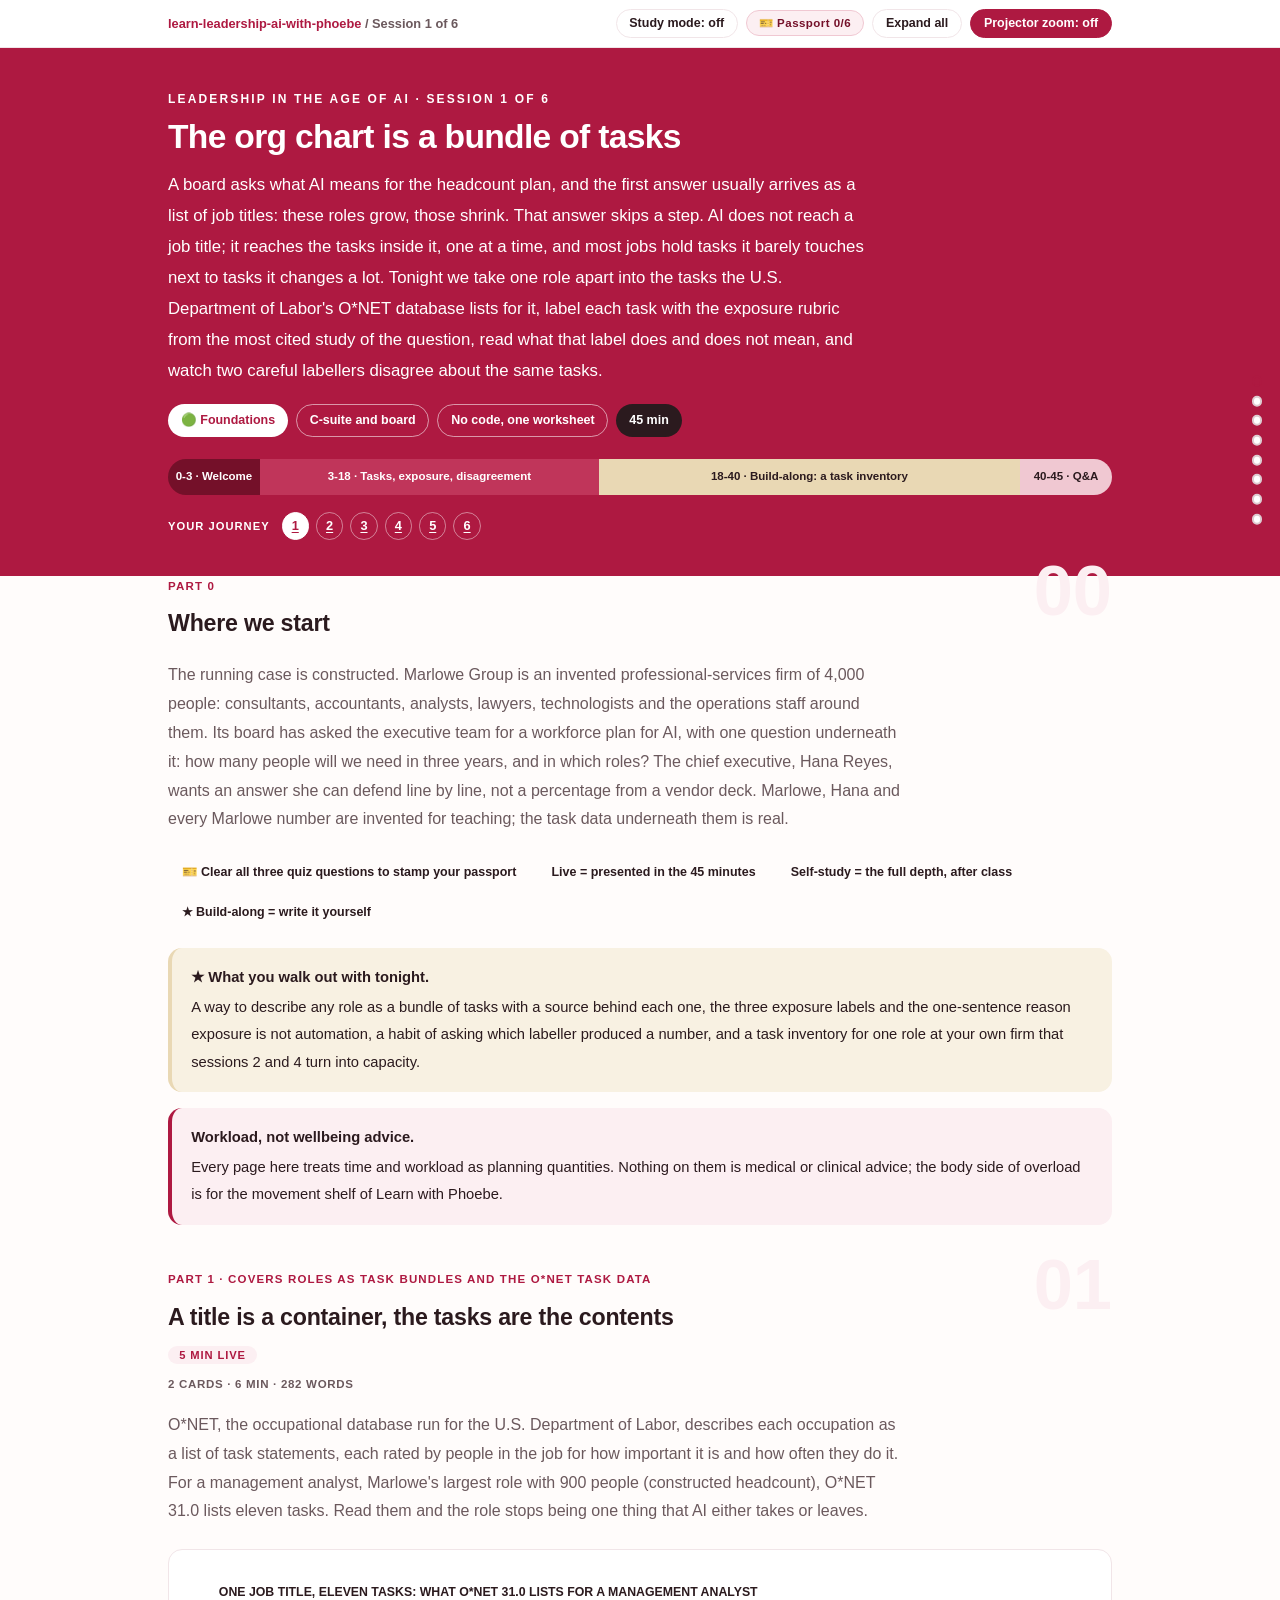
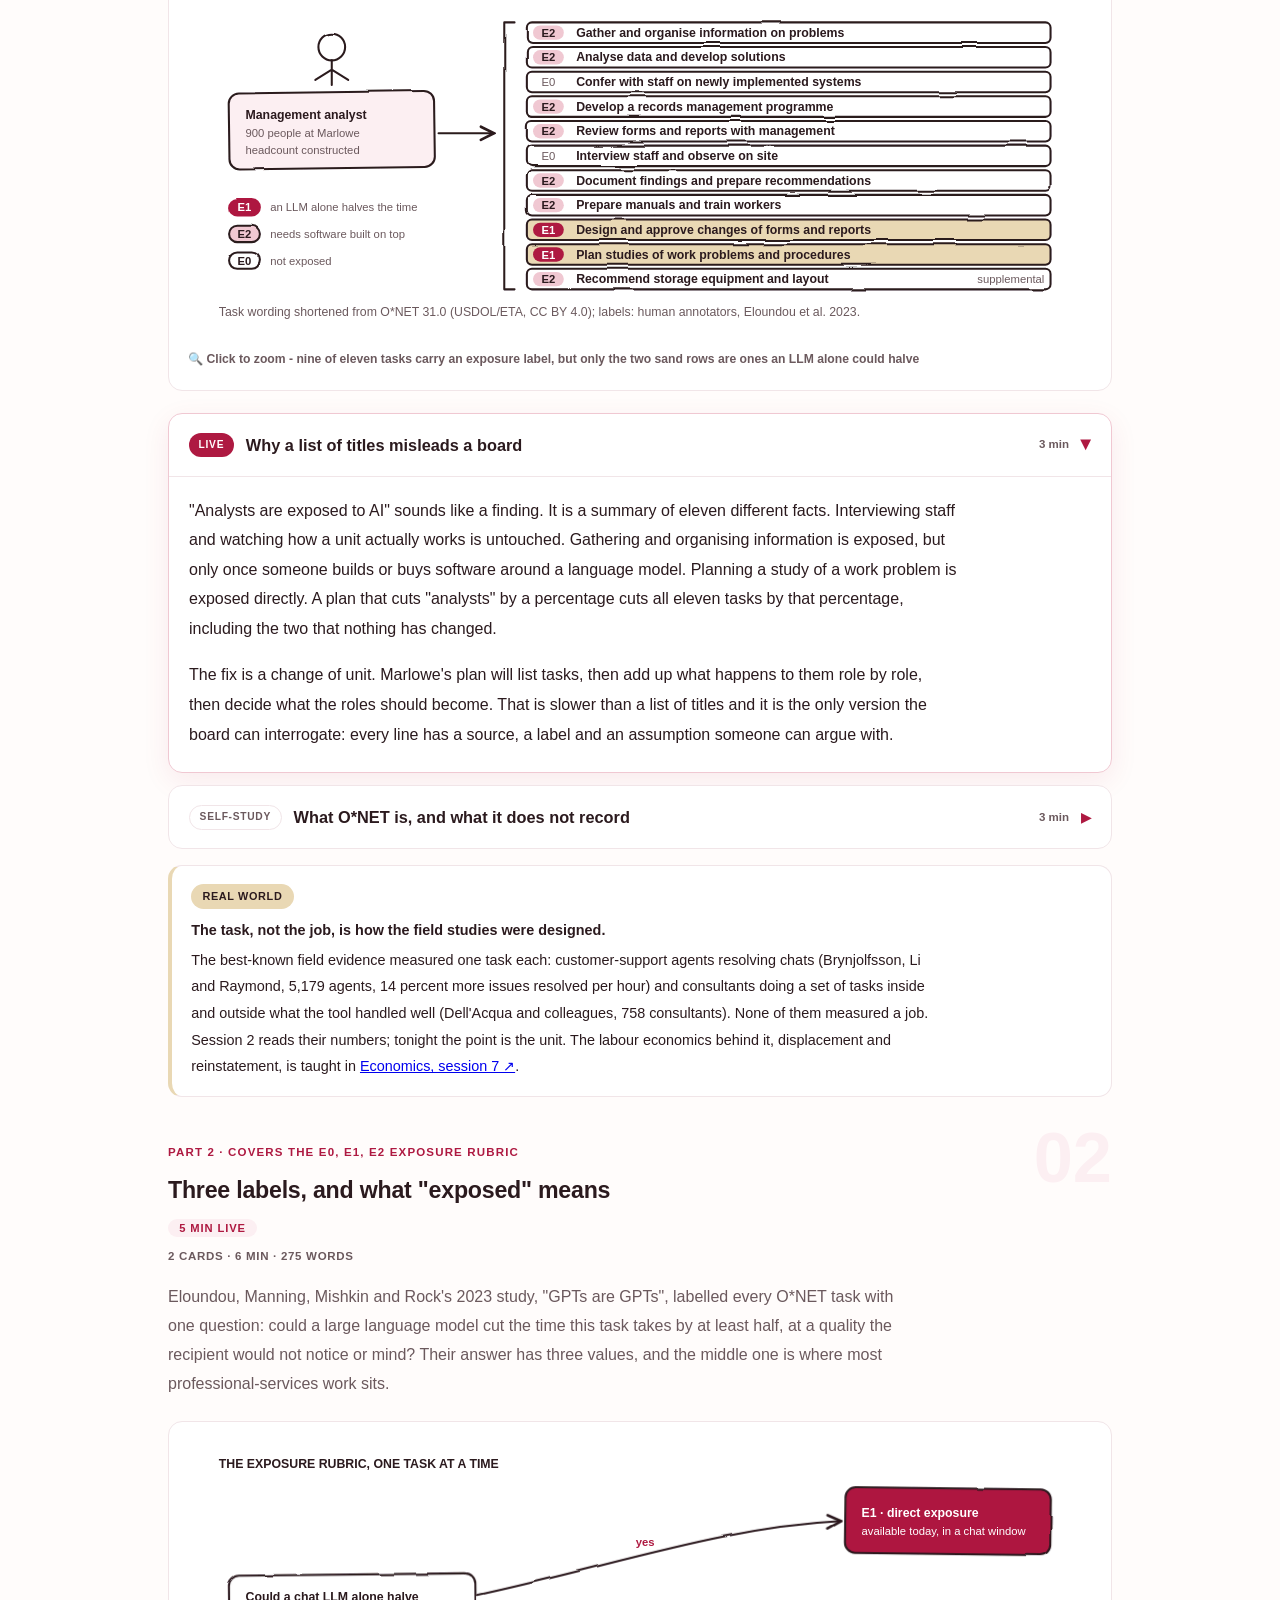
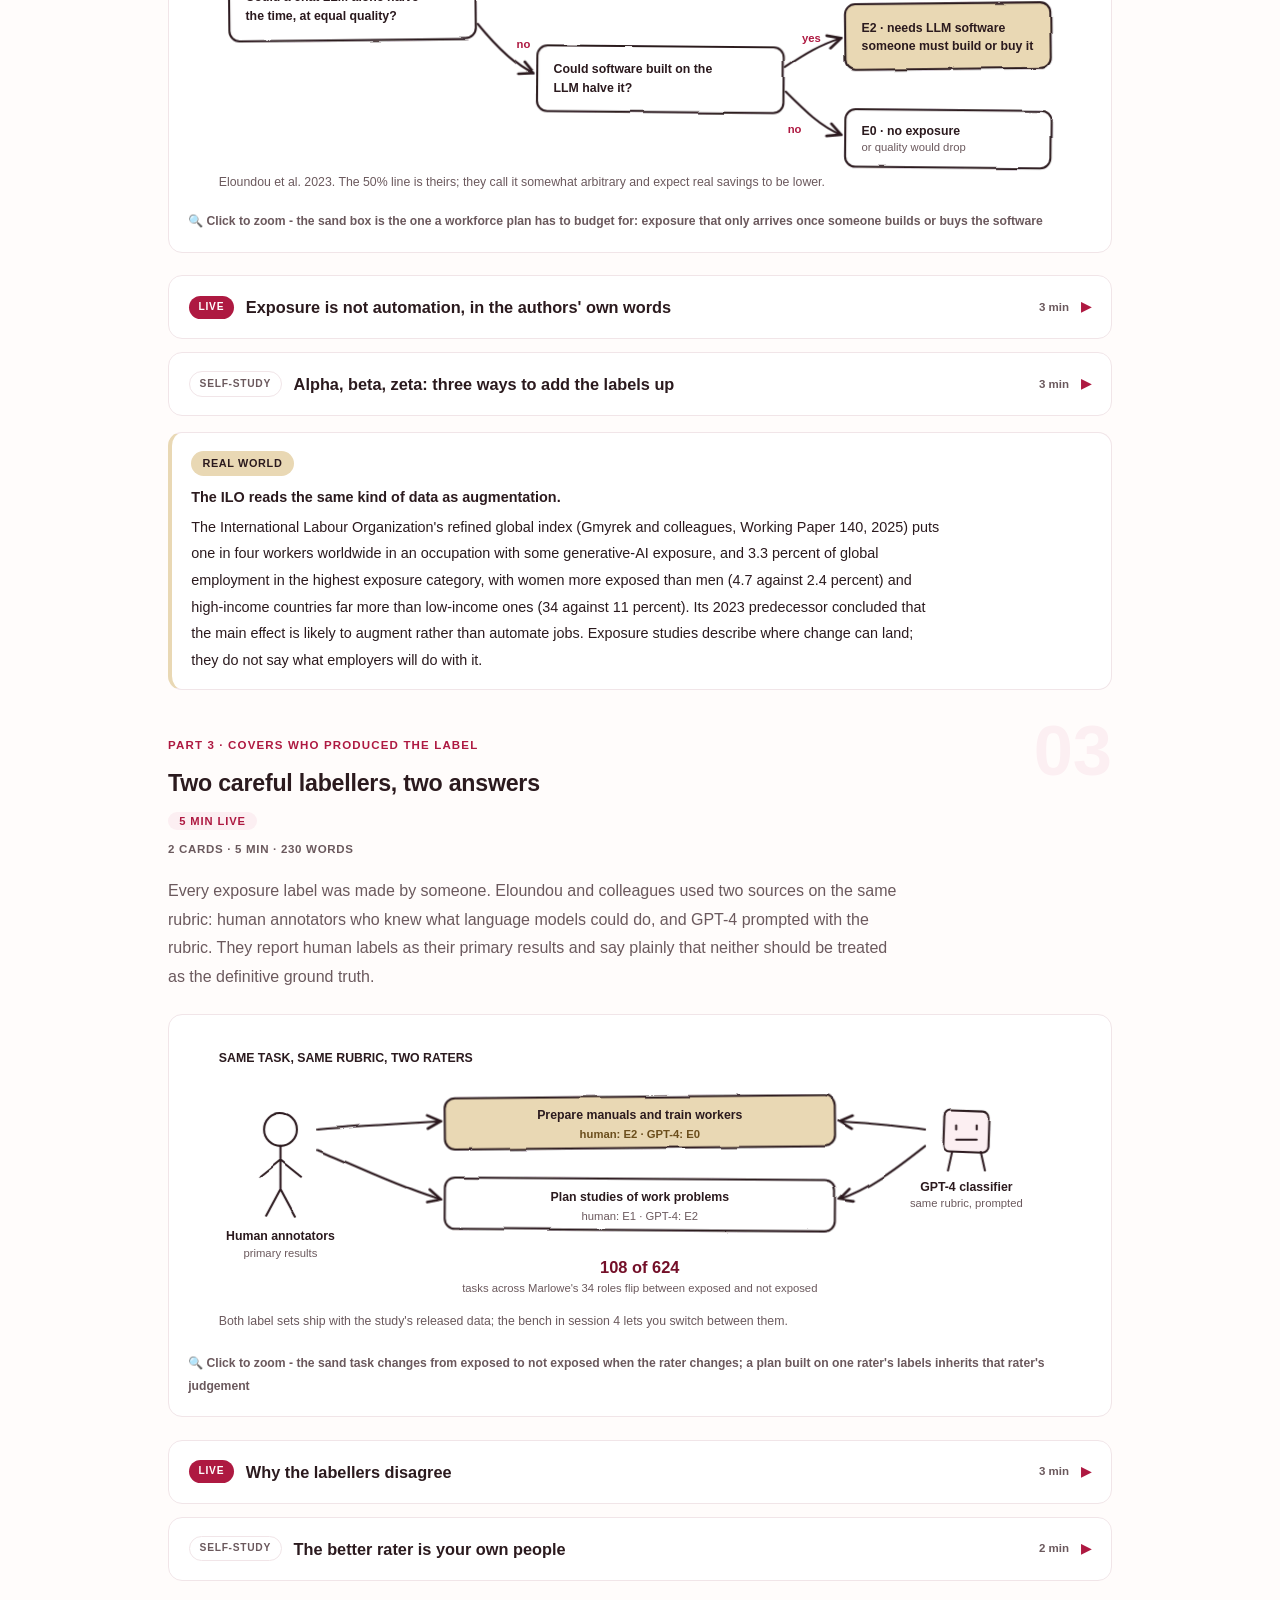
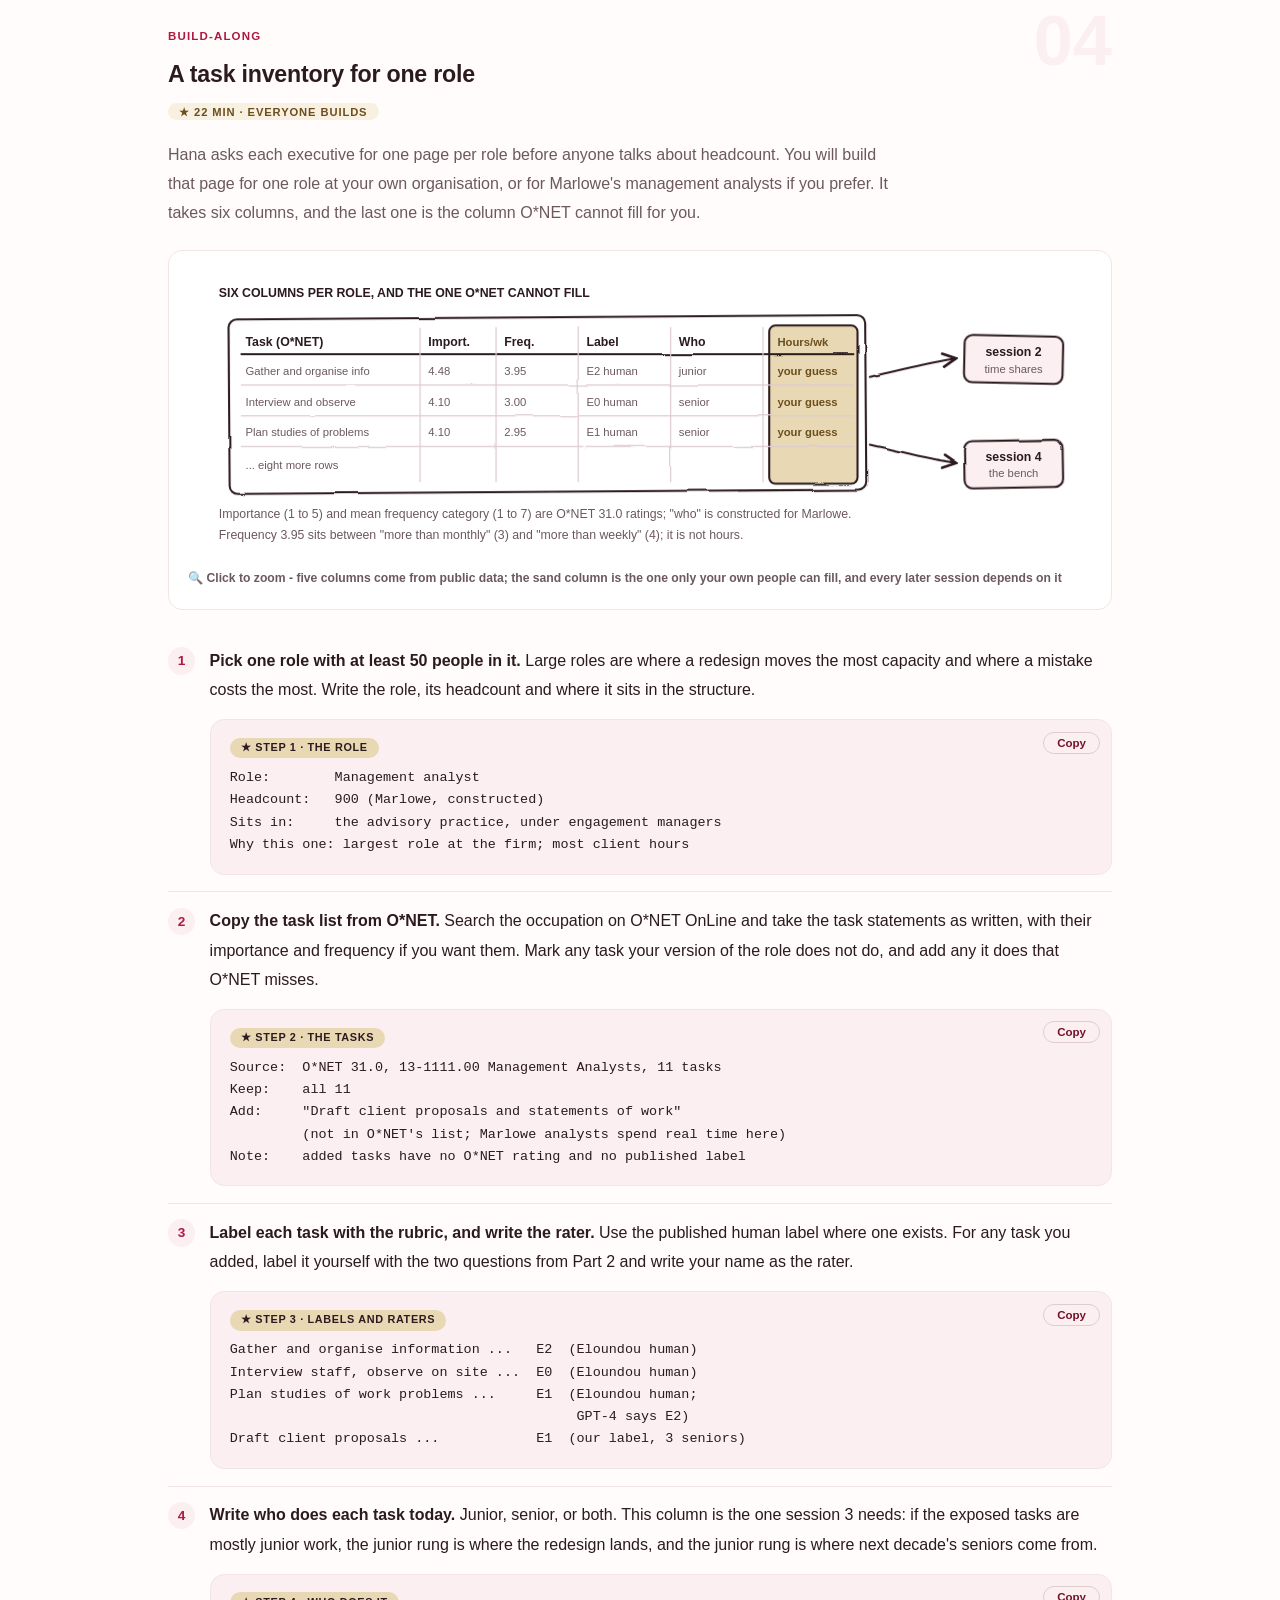
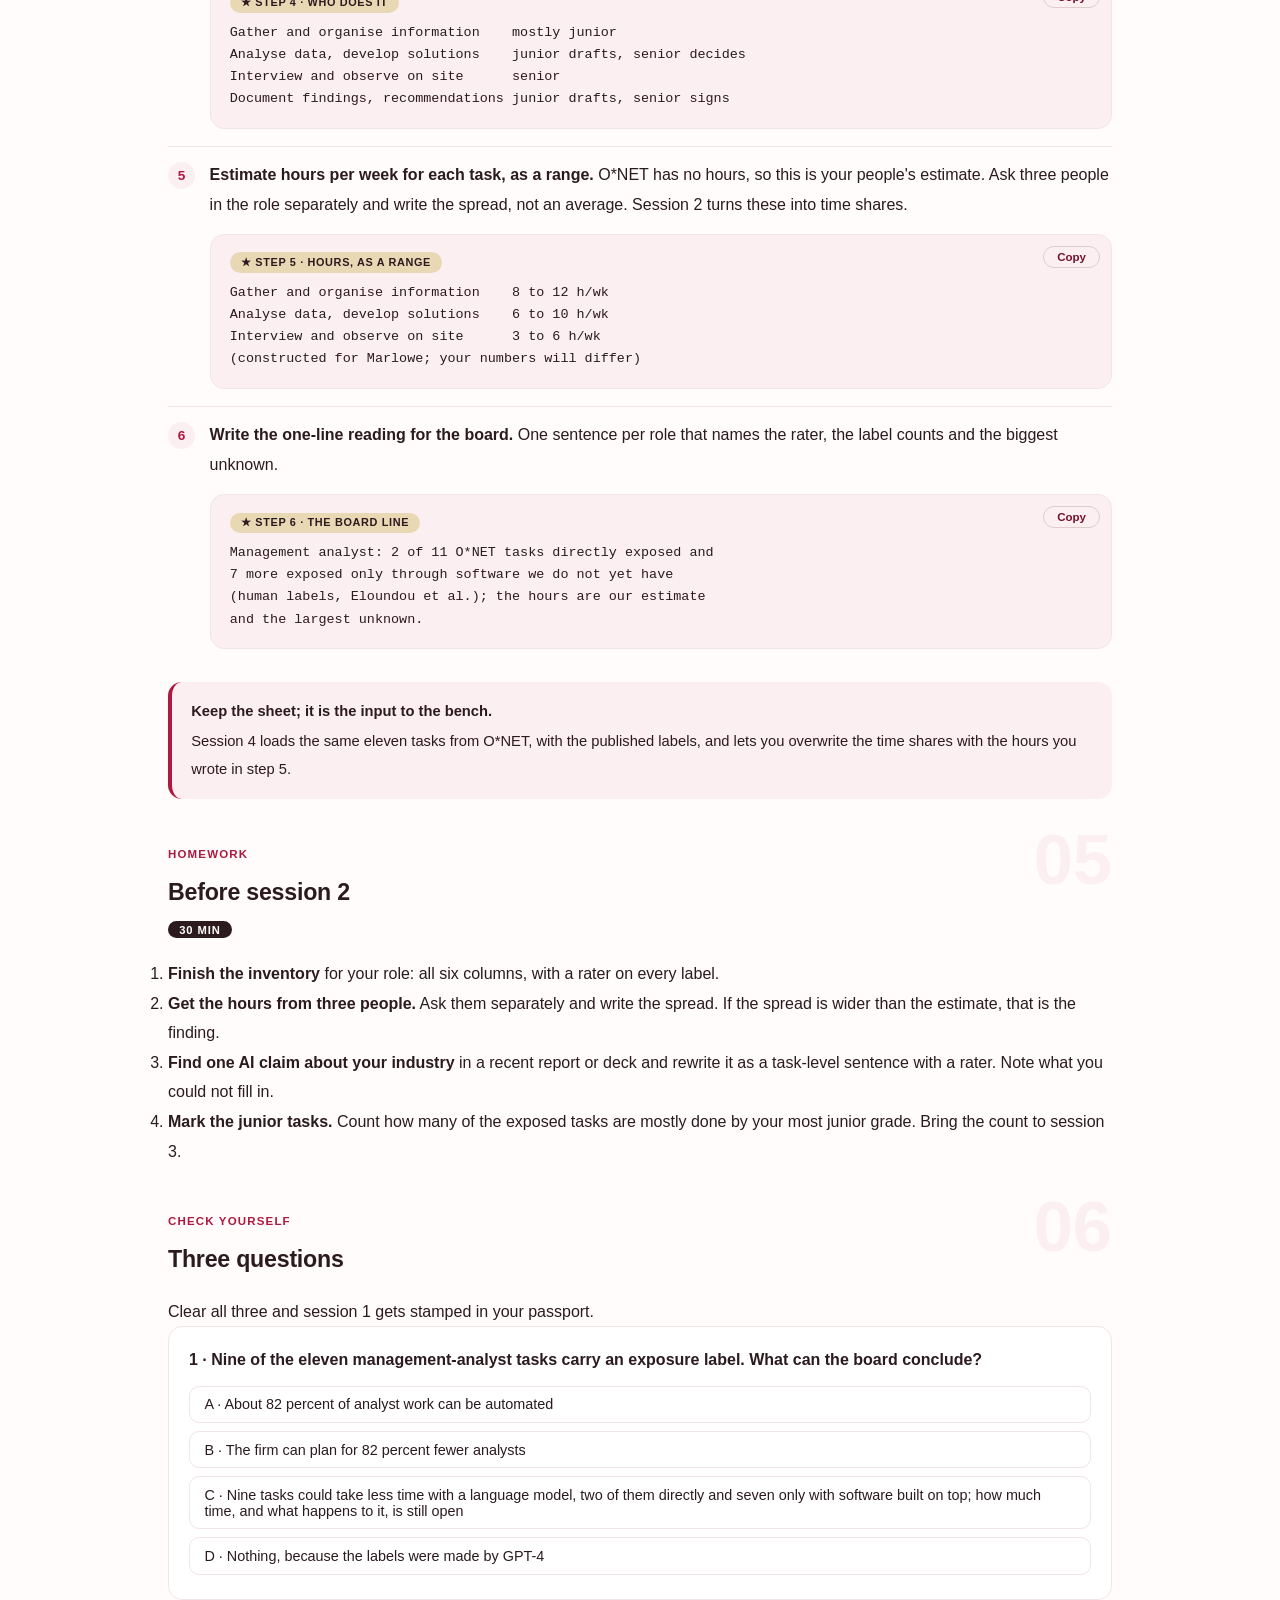
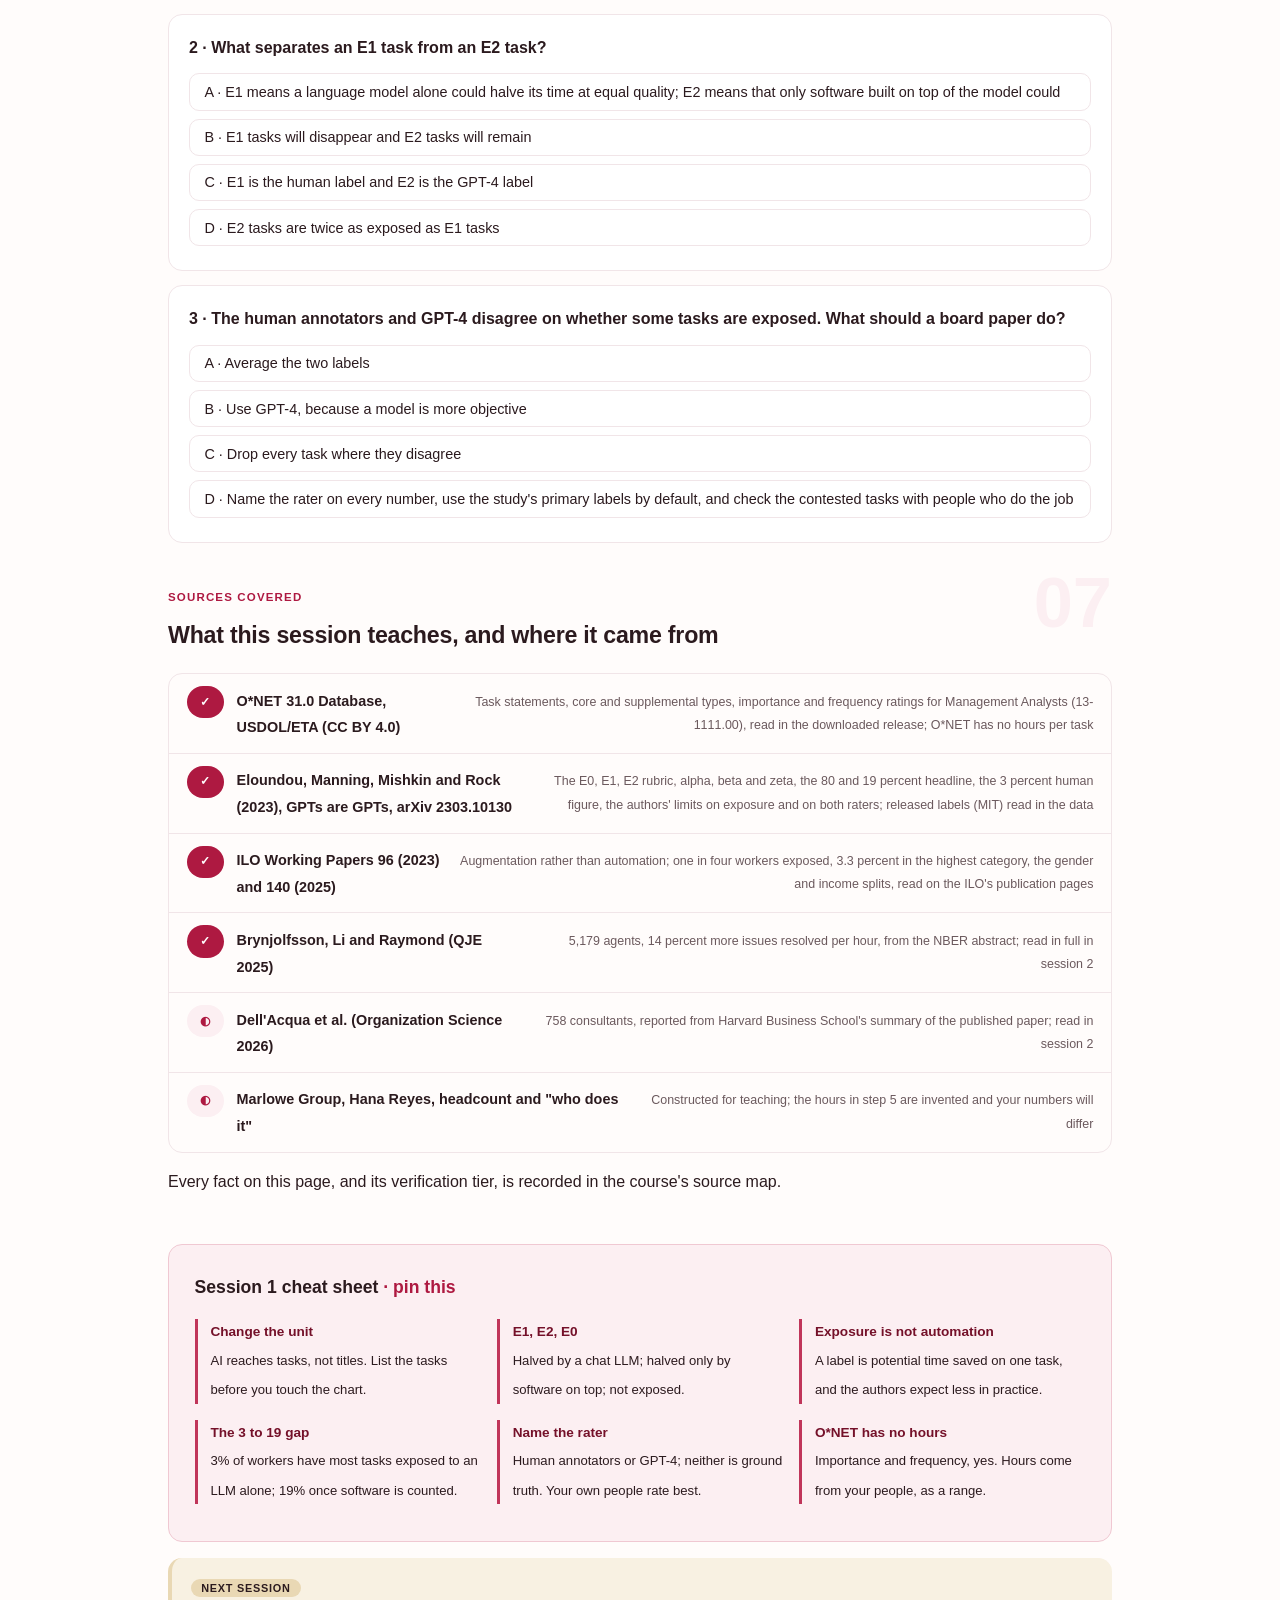
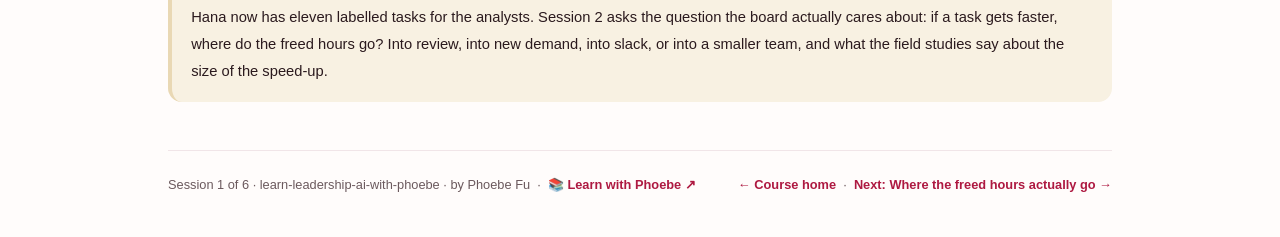
==== courses/01-bundle-of-tasks.html @ ff896a5b "Leadership in the Age of AI: Organising for AI, 6 sessions + role-redesign bench For the C-suite. Re" ====
<!DOCTYPE html>
<html lang="en">
<head>
<meta charset="UTF-8">
<meta name="viewport" content="width=device-width, initial-scale=1.0">
<!-- social:start -->
<meta name="description" content="Session 1 of 6. AI changes tasks, not job titles. Read a role as the bundle of tasks O*NET lists for it, label each task with the E0, E1, E2 exposure rubric, see why exposure is not automation, and watch two sets of labellers disagree. Build-along: a task inventory for one role at Marlowe Group, a constructed firm.">
<meta property="og:type" content="article">
<meta property="og:site_name" content="Learn with Phoebe">
<meta property="og:title" content="The org chart is a bundle of tasks - learn leadership ai with phoebe">
<meta property="og:description" content="Session 1 of 6. A job title is a bundle of tasks, and AI reaches tasks one at a time. Read the bundle before you redraw the chart.">
<meta property="og:url" content="https://phoebefu6.github.io/learn-leadership-ai-with-phoebe/courses/01-bundle-of-tasks.html">
<meta property="og:image" content="https://phoebefu6.github.io/learn-leadership-ai-with-phoebe/assets/og-cover.png">
<meta property="og:image:width" content="1200">
<meta property="og:image:height" content="630">
<meta name="twitter:card" content="summary_large_image">
<meta name="twitter:title" content="The org chart is a bundle of tasks - learn leadership ai with phoebe">
<meta name="twitter:description" content="Session 1 of 6. Roles as tasks, the exposure rubric, and why exposure is not automation.">
<meta name="twitter:image" content="https://phoebefu6.github.io/learn-leadership-ai-with-phoebe/assets/og-cover.png">
<!-- social:end -->
<title>Session 1 · The org chart is a bundle of tasks - learn leadership ai with phoebe</title>
<link rel="stylesheet" href="../assets/style.css?v=1">
</head>
<body>

<div class="toolbar">
  <div class="wrap">
    <span class="crumb"><a href="../index.html">learn-leadership-ai-with-phoebe</a> / Session 1 of 6</span>
    <button class="btn" id="toggle-all" type="button">Expand all</button>
    <button class="btn primary" id="zoom-toggle" type="button">Projector zoom: off</button>
  </div>
</div>

<header class="masthead">
  <div class="wrap">
    <div class="eyebrow">Leadership in the Age of AI · Session 1 of 6</div>
    <h1>The org chart is a <span class="accent">bundle of tasks</span></h1>
    <p class="sub">A board asks what AI means for the headcount plan, and the first answer usually arrives as a list of job titles: these roles grow, those shrink. That answer skips a step. AI does not reach a job title; it reaches the tasks inside it, one at a time, and most jobs hold tasks it barely touches next to tasks it changes a lot. Tonight we take one role apart into the tasks the U.S. Department of Labor's O*NET database lists for it, label each task with the exposure rubric from the most cited study of the question, read what that label does and does not mean, and watch two careful labellers disagree about the same tasks.</p>
    <div class="chip-row">
      <span class="chip level">🟢 Foundations</span>
      <span class="chip audience">C-suite and board</span>
      <span class="chip audience">No code, one worksheet</span>
      <span class="chip time">45 min</span>
    </div>
    <div class="agenda">
      <span class="a1" style="flex:1">0-3 · Welcome</span>
      <span class="a2" style="flex:4">3-18 · Tasks, exposure, disagreement</span>
      <span class="a3" style="flex:5">18-40 · Build-along: a task inventory</span>
      <span class="a4" style="flex:1">40-45 · Q&amp;A</span>
    </div>
  </div>
</header>

<main class="wrap">

  <section class="section" id="intro">
    <div class="section-kicker">
      <span class="klabel">Part 0</span>
      <h2>Where we start</h2>
    </div>
    <p class="lede">The running case is constructed. Marlowe Group is an invented professional-services firm of 4,000 people: consultants, accountants, analysts, lawyers, technologists and the operations staff around them. Its board has asked the executive team for a workforce plan for AI, with one question underneath it: how many people will we need in three years, and in which roles? The chief executive, Hana Reyes, wants an answer she can defend line by line, not a percentage from a vendor deck. Marlowe, Hana and every Marlowe number are invented for teaching; the task data underneath them is real.</p>

    <div class="legend">
      <span class="pill">🎫 Clear all three quiz questions to stamp your passport</span>
      <span class="pill">Live = presented in the 45 minutes</span>
      <span class="pill">Self-study = the full depth, after class</span>
      <span class="pill">★ Build-along = write it yourself</span>
    </div>

    <div class="callout win">
      <p><strong>★ What you walk out with tonight.</strong> A way to describe any role as a bundle of tasks with a source behind each one, the three exposure labels and the one-sentence reason exposure is not automation, a habit of asking which labeller produced a number, and a task inventory for one role at your own firm that sessions 2 and 4 turn into capacity.</p>
    </div>

    <div class="callout tip">
      <p><strong>Workload, not wellbeing advice.</strong> Every page here treats time and workload as planning quantities. Nothing on them is medical or clinical advice; the body side of overload is for the movement shelf of Learn with Phoebe.</p>
    </div>
  </section>

  <section class="section" id="part-1">
    <div class="section-kicker">
      <span class="klabel">Part 1 · covers roles as task bundles and the O*NET task data</span>
      <h2>A title is a container, the tasks are the contents</h2>
      <span class="tag concept">5 min live</span>
    </div>
    <p class="lede">O*NET, the occupational database run for the U.S. Department of Labor, describes each occupation as a list of task statements, each rated by people in the job for how important it is and how often they do it. For a management analyst, Marlowe's largest role with 900 people (constructed headcount), O*NET 31.0 lists eleven tasks. Read them and the role stops being one thing that AI either takes or leaves.</p>

    <figure class="zoomable">
      <svg viewBox="0 0 880 360" xmlns="http://www.w3.org/2000/svg" role="img" aria-label="One job title, management analyst, opened into the eleven task statements O*NET 31.0 lists for it, each with its exposure label from human annotators. Two tasks are E1, directly exposed: design and approve changes of forms and reports, and plan studies of work problems. Seven are E2, exposed only through software built on a language model. Two are E0, not exposed: conferring with staff on newly implemented systems, and interviewing staff and observing on site.">
        <defs>
          <filter id="b1aSk" x="-3%" y="-3%" width="106%" height="106%"><feTurbulence type="fractalNoise" baseFrequency="0.02" numOctaves="2" seed="11" result="n"/><feDisplacementMap in="SourceGraphic" in2="n" scale="2.4" xChannelSelector="R" yChannelSelector="G"/></filter>
          <pattern id="b1aHc" patternUnits="userSpaceOnUse" width="7" height="7" patternTransform="rotate(-38)"><line x1="0" y1="0" x2="0" y2="7" stroke="#AE1941" stroke-width="1" opacity=".5"/></pattern>
          <marker id="b1aAr" viewBox="0 0 10 10" refX="9" refY="5" markerWidth="8" markerHeight="8" orient="auto"><path d="M1 1 L9 5 L1 9" fill="none" stroke="#2B1A1E" stroke-width="1.6" stroke-linecap="round"/></marker>
        </defs>
        <style>
          .b1aH { font: 800 12px Inter, sans-serif; fill: #2B1A1E; }
          .b1aL { font: 600 12px Inter, sans-serif; fill: #2B1A1E; }
          .b1aS { font: 400 11px Inter, sans-serif; fill: #6B595D; }
          .b1aB { font: 800 11px Inter, sans-serif; fill: #6B4E1C; }
          .b1aW { font: 800 11px Inter, sans-serif; fill: #FFFFFF; }
          .b1aK { font: 800 11px Inter, sans-serif; fill: #2B1A1E; }
          .b1aN { font: 400 12px Inter, sans-serif; fill: #6B595D; }
        </style>

        <text class="b1aH" x="30" y="26">ONE JOB TITLE, ELEVEN TASKS: WHAT O*NET 31.0 LISTS FOR A MANAGEMENT ANALYST</text>

        <g filter="url(#b1aSk)" fill="none" stroke="#2B1A1E" stroke-width="2" stroke-linecap="round" stroke-linejoin="round">
          <circle cx="140" cy="76" r="13" fill="#FFFFFF"/>
          <path d="M140 89 L140 112 M140 98 L124 108 M140 98 L156 108"/>
          <rect x="40" y="120" width="200" height="74" rx="10" transform="rotate(-0.8 140 157)" fill="#FCEFF2"/>
          <path d="M244 160 L298 160" marker-end="url(#b1aAr)"/>
          <path d="M318 52 L308 52 L308 312 L318 312"/>
          <rect x="330" y="52" width="510" height="20" rx="5" fill="#FFFFFF"/>
          <rect x="330" y="76" width="510" height="20" rx="5" fill="#FFFFFF"/>
          <rect x="330" y="100" width="510" height="20" rx="5" fill="#FFFFFF"/>
          <rect x="330" y="124" width="510" height="20" rx="5" fill="#FFFFFF"/>
          <rect x="330" y="148" width="510" height="20" rx="5" fill="#FFFFFF"/>
          <rect x="330" y="172" width="510" height="20" rx="5" fill="#FFFFFF"/>
          <rect x="330" y="196" width="510" height="20" rx="5" fill="#FFFFFF"/>
          <rect x="330" y="220" width="510" height="20" rx="5" fill="#FFFFFF"/>
          <rect x="330" y="244" width="510" height="20" rx="5" fill="#E9D8B4"/>
          <rect x="330" y="268" width="510" height="20" rx="5" fill="#E9D8B4"/>
          <rect x="330" y="292" width="510" height="20" rx="5" fill="#FFFFFF"/>
          <rect x="40" y="224" width="30" height="16" rx="8" fill="#AE1941" stroke="#AE1941"/>
          <rect x="40" y="250" width="30" height="16" rx="8" fill="#F0C8D2"/>
          <rect x="40" y="276" width="30" height="16" rx="8" fill="#FFFFFF"/>
        </g>

        <g fill="#F0C8D2" stroke="none">
          <rect x="336" y="55" width="30" height="14" rx="7"/>
          <rect x="336" y="79" width="30" height="14" rx="7"/>
          <rect x="336" y="127" width="30" height="14" rx="7"/>
          <rect x="336" y="151" width="30" height="14" rx="7"/>
          <rect x="336" y="199" width="30" height="14" rx="7"/>
          <rect x="336" y="223" width="30" height="14" rx="7"/>
          <rect x="336" y="295" width="30" height="14" rx="7"/>
        </g>
        <g fill="#AE1941" stroke="none">
          <rect x="336" y="247" width="30" height="14" rx="7"/>
          <rect x="336" y="271" width="30" height="14" rx="7"/>
        </g>

        <text class="b1aL" x="56" y="146">Management analyst</text>
        <text class="b1aS" x="56" y="164">900 people at Marlowe</text>
        <text class="b1aS" x="56" y="180">headcount constructed</text>
        <text class="b1aW" x="55" y="236" text-anchor="middle">E1</text>
        <text class="b1aK" x="55" y="262" text-anchor="middle">E2</text>
        <text class="b1aK" x="55" y="288" text-anchor="middle">E0</text>
        <text class="b1aS" x="80" y="236">an LLM alone halves the time</text>
        <text class="b1aS" x="80" y="262">needs software built on top</text>
        <text class="b1aS" x="80" y="288">not exposed</text>

        <text class="b1aK" x="351" y="66" text-anchor="middle">E2</text>
        <text class="b1aL" x="378" y="66">Gather and organise information on problems</text>
        <text class="b1aK" x="351" y="90" text-anchor="middle">E2</text>
        <text class="b1aL" x="378" y="90">Analyse data and develop solutions</text>
        <text class="b1aS" x="351" y="114" text-anchor="middle">E0</text>
        <text class="b1aL" x="378" y="114">Confer with staff on newly implemented systems</text>
        <text class="b1aK" x="351" y="138" text-anchor="middle">E2</text>
        <text class="b1aL" x="378" y="138">Develop a records management programme</text>
        <text class="b1aK" x="351" y="162" text-anchor="middle">E2</text>
        <text class="b1aL" x="378" y="162">Review forms and reports with management</text>
        <text class="b1aS" x="351" y="186" text-anchor="middle">E0</text>
        <text class="b1aL" x="378" y="186">Interview staff and observe on site</text>
        <text class="b1aK" x="351" y="210" text-anchor="middle">E2</text>
        <text class="b1aL" x="378" y="210">Document findings and prepare recommendations</text>
        <text class="b1aK" x="351" y="234" text-anchor="middle">E2</text>
        <text class="b1aL" x="378" y="234">Prepare manuals and train workers</text>
        <text class="b1aW" x="351" y="258" text-anchor="middle">E1</text>
        <text class="b1aL" x="378" y="258">Design and approve changes of forms and reports</text>
        <text class="b1aW" x="351" y="282" text-anchor="middle">E1</text>
        <text class="b1aL" x="378" y="282">Plan studies of work problems and procedures</text>
        <text class="b1aK" x="351" y="306" text-anchor="middle">E2</text>
        <text class="b1aL" x="378" y="306">Recommend storage equipment and layout</text>
        <text class="b1aS" x="834" y="306" text-anchor="end">supplemental</text>

        <text class="b1aN" x="30" y="338">Task wording shortened from O*NET 31.0 (USDOL/ETA, CC BY 4.0); labels: human annotators, Eloundou et al. 2023.</text>
      </svg>
      <figcaption>🔍 Click to zoom - nine of eleven tasks carry an exposure label, but only the two sand rows are ones an LLM alone could halve</figcaption>
    </figure>

    <details class="card" open>
      <summary><span class="mode live">Live</span>Why a list of titles misleads a board<span class="mini">3 min</span><span class="caret">▶</span></summary>
      <div class="body">
        <p>"Analysts are exposed to AI" sounds like a finding. It is a summary of eleven different facts. Interviewing staff and watching how a unit actually works is untouched. Gathering and organising information is exposed, but only once someone builds or buys software around a language model. Planning a study of a work problem is exposed directly. A plan that cuts "analysts" by a percentage cuts all eleven tasks by that percentage, including the two that nothing has changed.</p>
        <p>The fix is a change of unit. Marlowe's plan will list tasks, then add up what happens to them role by role, then decide what the roles should become. That is slower than a list of titles and it is the only version the board can interrogate: every line has a source, a label and an assumption someone can argue with.</p>
      </div>
    </details>

    <details class="card">
      <summary><span class="mode self">Self-study</span>What O*NET is, and what it does not record<span class="mini">3 min</span><span class="caret">▶</span></summary>
      <div class="body">
        <p>O*NET 31.0 is the current release of the database, published by the U.S. Department of Labor's Employment and Training Administration under a Creative Commons Attribution 4.0 licence. For each occupation it holds task statements, each typed core or supplemental and rated for <strong>importance</strong> on a 1 to 5 scale and for <strong>frequency</strong> as a spread across seven categories, from "yearly or less" to "hourly or more".</p>
        <p>What it does not hold is hours. Nothing in O*NET says how much of an analyst's week goes on gathering information versus interviewing staff. That gap matters in session 2, where a task count turns into a time share, and it is why the bench in session 4 lets you overwrite every time share with your own. O*NET describes U.S. occupations; a firm elsewhere uses it as a starting list and checks it against its own people.</p>
      </div>
    </details>

    <div class="callout example">
      <span class="ex-pill">Real world</span>
      <p><strong>The task, not the job, is how the field studies were designed.</strong> The best-known field evidence measured one task each: customer-support agents resolving chats (Brynjolfsson, Li and Raymond, 5,179 agents, 14 percent more issues resolved per hour) and consultants doing a set of tasks inside and outside what the tool handled well (Dell'Acqua and colleagues, 758 consultants). None of them measured a job. Session 2 reads their numbers; tonight the point is the unit. The labour economics behind it, displacement and reinstatement, is taught in <a href="https://phoebefu6.github.io/learn-economics-with-phoebe/courses/p7-labour-economics-of-ai.html">Economics, session 7 ↗</a>.</p>
    </div>
  </section>

  <section class="section" id="part-2">
    <div class="section-kicker">
      <span class="klabel">Part 2 · covers the E0, E1, E2 exposure rubric</span>
      <h2>Three labels, and what "exposed" means</h2>
      <span class="tag concept">5 min live</span>
    </div>
    <p class="lede">Eloundou, Manning, Mishkin and Rock's 2023 study, "GPTs are GPTs", labelled every O*NET task with one question: could a large language model cut the time this task takes by at least half, at a quality the recipient would not notice or mind? Their answer has three values, and the middle one is where most professional-services work sits.</p>

    <figure class="zoomable">
      <svg viewBox="0 0 880 350" xmlns="http://www.w3.org/2000/svg" role="img" aria-label="The exposure rubric as a decision tree. First question: could an LLM alone, through a chat window, halve the task's time at equal quality? Yes gives E1, direct exposure. No leads to a second question: could software built on the LLM halve it? Yes gives E2, exposure through LLM-powered software that someone must build or buy. No gives E0, no exposure, which also covers tasks where quality would drop.">
        <defs>
          <filter id="b1bSk" x="-3%" y="-3%" width="106%" height="106%"><feTurbulence type="fractalNoise" baseFrequency="0.02" numOctaves="2" seed="23" result="n"/><feDisplacementMap in="SourceGraphic" in2="n" scale="2.4" xChannelSelector="R" yChannelSelector="G"/></filter>
          <marker id="b1bAr" viewBox="0 0 10 10" refX="9" refY="5" markerWidth="8" markerHeight="8" orient="auto"><path d="M1 1 L9 5 L1 9" fill="none" stroke="#2B1A1E" stroke-width="1.6" stroke-linecap="round"/></marker>
        </defs>
        <style>
          .b1bH { font: 800 12px Inter, sans-serif; fill: #2B1A1E; }
          .b1bL { font: 600 12px Inter, sans-serif; fill: #2B1A1E; }
          .b1bS { font: 400 11px Inter, sans-serif; fill: #6B595D; }
          .b1bW { font: 800 12px Inter, sans-serif; fill: #FFFFFF; }
          .b1bX { font: 400 11px Inter, sans-serif; fill: #FFFFFF; }
          .b1bA { font: 700 11px Inter, sans-serif; fill: #AE1941; }
          .b1bN { font: 400 12px Inter, sans-serif; fill: #6B595D; }
        </style>

        <text class="b1bH" x="30" y="26">THE EXPOSURE RUBRIC, ONE TASK AT A TIME</text>

        <g filter="url(#b1bSk)" fill="none" stroke="#2B1A1E" stroke-width="2" stroke-linecap="round" stroke-linejoin="round">
          <rect x="40" y="130" width="240" height="64" rx="10" transform="rotate(-0.6 160 162)" fill="#FFFFFF"/>
          <rect x="340" y="200" width="240" height="64" rx="10" transform="rotate(0.5 460 232)" fill="#FFFFFF"/>
          <rect x="640" y="46" width="200" height="64" rx="10" transform="rotate(0.7 740 78)" fill="#AE1941"/>
          <rect x="640" y="158" width="200" height="64" rx="10" transform="rotate(-0.6 740 190)" fill="#E9D8B4"/>
          <rect x="640" y="262" width="200" height="56" rx="10" transform="rotate(0.5 740 290)" fill="#FFFFFF"/>
          <path d="M282 150 C420 120 520 84 636 78" marker-end="url(#b1bAr)"/>
          <path d="M282 178 C300 200 318 218 336 226" marker-end="url(#b1bAr)"/>
          <path d="M582 220 C600 208 616 198 636 192" marker-end="url(#b1bAr)"/>
          <path d="M582 244 C600 262 616 278 636 286" marker-end="url(#b1bAr)"/>
        </g>

        <text class="b1bL" x="56" y="156">Could a chat LLM alone halve</text>
        <text class="b1bL" x="56" y="174">the time, at equal quality?</text>
        <text class="b1bL" x="356" y="226">Could software built on the</text>
        <text class="b1bL" x="356" y="244">LLM halve it?</text>
        <text class="b1bW" x="656" y="74">E1 · direct exposure</text>
        <text class="b1bX" x="656" y="92">available today, in a chat window</text>
        <text class="b1bL" x="656" y="186">E2 · needs LLM software</text>
        <text class="b1bL" x="656" y="204">someone must build or buy it</text>
        <text class="b1bL" x="656" y="286">E0 · no exposure</text>
        <text class="b1bS" x="656" y="302">or quality would drop</text>
        <text class="b1bA" x="436" y="102">yes</text>
        <text class="b1bA" x="320" y="202">no</text>
        <text class="b1bA" x="598" y="196">yes</text>
        <text class="b1bA" x="584" y="284">no</text>

        <text class="b1bN" x="30" y="336">Eloundou et al. 2023. The 50% line is theirs; they call it somewhat arbitrary and expect real savings to be lower.</text>
      </svg>
      <figcaption>🔍 Click to zoom - the sand box is the one a workforce plan has to budget for: exposure that only arrives once someone builds or buys the software</figcaption>
    </figure>

    <details class="card">
      <summary><span class="mode live">Live</span>Exposure is not automation, in the authors' own words<span class="mini">3 min</span><span class="caret">▶</span></summary>
      <div class="body">
        <p>The rubric asks about potential time saved, not about whether the task disappears. The authors say a high exposure share "does not necessarily suggest that their tasks can be fully automated", that technical feasibility does not guarantee productivity or automation outcomes, and that real-world time savings would likely be "slightly or significantly lower" than their estimates. They make no prediction about adoption timelines.</p>
        <p>Their headline numbers are about potential: about 80 percent of the U.S. workforce could have at least 10 percent of their tasks affected, and about 19 percent could see at least half their tasks affected. Their human annotators put the share of workers with more than half their tasks exposed to an LLM alone, with no extra software, at 3 percent. The distance between 3 and 19 percent is the E2 box above: the software someone still has to build, buy and trust.</p>
      </div>
    </details>

    <details class="card">
      <summary><span class="mode self">Self-study</span>Alpha, beta, zeta: three ways to add the labels up<span class="mini">3 min</span><span class="caret">▶</span></summary>
      <div class="body">
        <p>The study turns labels into an occupation score three ways. <strong>Alpha</strong> counts only E1 tasks. <strong>Beta</strong> counts E1 plus half of E2, the half standing for the extra investment the software needs. <strong>Zeta</strong> counts E1 plus all of E2, an upper bound. All three weight every task in an occupation equally; the authors report that weighting by O*NET importance did not change their results much.</p>
        <p>For a leader the choice of measure is a choice of story. Zeta tells the board what could happen if every piece of software were built. Alpha tells it what a chat window does on Monday. Beta's half-weight on E2 is the bench's default in session 4: an E2 task saves half of what an E1 task saves, a stated assumption you can move.</p>
      </div>
    </details>

    <div class="callout example">
      <span class="ex-pill">Real world</span>
      <p><strong>The ILO reads the same kind of data as augmentation.</strong> The International Labour Organization's refined global index (Gmyrek and colleagues, Working Paper 140, 2025) puts one in four workers worldwide in an occupation with some generative-AI exposure, and 3.3 percent of global employment in the highest exposure category, with women more exposed than men (4.7 against 2.4 percent) and high-income countries far more than low-income ones (34 against 11 percent). Its 2023 predecessor concluded that the main effect is likely to augment rather than automate jobs. Exposure studies describe where change can land; they do not say what employers will do with it.</p>
    </div>
  </section>

  <section class="section" id="part-3">
    <div class="section-kicker">
      <span class="klabel">Part 3 · covers who produced the label</span>
      <h2>Two careful labellers, two answers</h2>
      <span class="tag concept">5 min live</span>
    </div>
    <p class="lede">Every exposure label was made by someone. Eloundou and colleagues used two sources on the same rubric: human annotators who knew what language models could do, and GPT-4 prompted with the rubric. They report human labels as their primary results and say plainly that neither should be treated as the definitive ground truth.</p>

    <figure class="zoomable">
      <svg viewBox="0 0 880 300" xmlns="http://www.w3.org/2000/svg" role="img" aria-label="Two raters label the same management analyst tasks. For prepare manuals and train workers, the human annotators say E2, exposed through software, and GPT-4 says E0, not exposed. For plan studies of work problems, the humans say E1 and GPT-4 says E2. Across Marlowe's 34 roles, 108 of 624 tasks flip between exposed and not exposed depending on the rater.">
        <defs>
          <filter id="b1cSk" x="-3%" y="-3%" width="106%" height="106%"><feTurbulence type="fractalNoise" baseFrequency="0.02" numOctaves="2" seed="37" result="n"/><feDisplacementMap in="SourceGraphic" in2="n" scale="2.4" xChannelSelector="R" yChannelSelector="G"/></filter>
          <marker id="b1cAr" viewBox="0 0 10 10" refX="9" refY="5" markerWidth="8" markerHeight="8" orient="auto"><path d="M1 1 L9 5 L1 9" fill="none" stroke="#2B1A1E" stroke-width="1.6" stroke-linecap="round"/></marker>
        </defs>
        <style>
          .b1cH { font: 800 12px Inter, sans-serif; fill: #2B1A1E; }
          .b1cL { font: 600 12px Inter, sans-serif; fill: #2B1A1E; }
          .b1cS { font: 400 11px Inter, sans-serif; fill: #6B595D; }
          .b1cB { font: 800 11px Inter, sans-serif; fill: #6B4E1C; }
          .b1cV { font: 800 16px Inter, sans-serif; fill: #741029; }
          .b1cN { font: 400 12px Inter, sans-serif; fill: #6B595D; }
        </style>

        <text class="b1cH" x="30" y="26">SAME TASK, SAME RUBRIC, TWO RATERS</text>

        <g filter="url(#b1cSk)" fill="none" stroke="#2B1A1E" stroke-width="2" stroke-linecap="round" stroke-linejoin="round">
          <circle cx="90" cy="92" r="16" fill="#FFFFFF"/>
          <path d="M90 108 L90 150 M90 122 L70 138 M90 122 L110 138 M90 150 L76 176 M90 150 L104 176"/>
          <rect x="736" y="74" width="44" height="40" rx="6" transform="rotate(2 758 94)" fill="#FCEFF2"/>
          <path d="M744 114 L740 132 M772 114 L776 132 M748 88 L748 92 M768 88 L768 92 M748 102 L768 102"/>
          <rect x="250" y="60" width="380" height="50" rx="10" transform="rotate(-0.5 440 85)" fill="#E9D8B4"/>
          <rect x="250" y="140" width="380" height="50" rx="10" transform="rotate(0.4 440 165)" fill="#FFFFFF"/>
          <path d="M126 92 C170 88 210 86 246 84" marker-end="url(#b1cAr)"/>
          <path d="M126 112 C170 130 210 150 246 160" marker-end="url(#b1cAr)"/>
          <path d="M718 92 C690 88 664 86 634 84" marker-end="url(#b1cAr)"/>
          <path d="M718 108 C690 130 664 150 634 160" marker-end="url(#b1cAr)"/>
        </g>

        <text class="b1cL" x="90" y="200" text-anchor="middle">Human annotators</text>
        <text class="b1cS" x="90" y="216" text-anchor="middle">primary results</text>
        <text class="b1cL" x="758" y="152" text-anchor="middle">GPT-4 classifier</text>
        <text class="b1cS" x="758" y="168" text-anchor="middle">same rubric, prompted</text>
        <text class="b1cL" x="440" y="82" text-anchor="middle">Prepare manuals and train workers</text>
        <text class="b1cB" x="440" y="100" text-anchor="middle">human: E2 · GPT-4: E0</text>
        <text class="b1cL" x="440" y="162" text-anchor="middle">Plan studies of work problems</text>
        <text class="b1cS" x="440" y="180" text-anchor="middle">human: E1 · GPT-4: E2</text>
        <text class="b1cV" x="440" y="232" text-anchor="middle">108 of 624</text>
        <text class="b1cS" x="440" y="250" text-anchor="middle">tasks across Marlowe's 34 roles flip between exposed and not exposed</text>

        <text class="b1cN" x="30" y="282">Both label sets ship with the study's released data; the bench in session 4 lets you switch between them.</text>
      </svg>
      <figcaption>🔍 Click to zoom - the sand task changes from exposed to not exposed when the rater changes; a plan built on one rater's labels inherits that rater's judgement</figcaption>
    </figure>

    <details class="card">
      <summary><span class="mode live">Live</span>Why the labellers disagree<span class="mini">3 min</span><span class="caret">▶</span></summary>
      <div class="body">
        <p>The authors name the limits of both. Their annotators knew language models well but were "not occupationally diverse", so they were judging work in occupations they had not done. GPT-4's labels moved with the wording of the rubric, the order of the prompt and the examples given. The two agree on most tasks; where they disagree it is usually between neighbouring labels, E1 against E2, and sometimes across the line that matters most for a plan, exposed against not exposed.</p>
        <p>For a board paper this means one habit: every exposure number carries the name of its rater. "Nine of eleven analyst tasks are exposed, on the human annotators' labels" is a sentence someone can check. "Analysts are 82 percent exposed" is not.</p>
      </div>
    </details>

    <details class="card">
      <summary><span class="mode self">Self-study</span>The better rater is your own people<span class="mini">2 min</span><span class="caret">▶</span></summary>
      <div class="body">
        <p>The study's own suggestion for better labels is workers in the occupation, or at least people with deep knowledge of its tasks. Inside a firm that is cheap to get: an hour with three experienced people in a role, going down the task list with the rubric, produces labels for your version of the job, which is rarely exactly the U.S. average one. The build-along below starts that conversation.</p>
        <p>An occupation-level index exists too: Felten, Raj and Seamans' AI Occupational Exposure scores (Strategic Management Journal, 2021) give one number per occupation. It is useful for a first sort and useless for redesign, because redesign happens at the task.</p>
      </div>
    </details>
  </section>

  <section class="section" id="demo-1">
    <div class="section-kicker">
      <span class="klabel">Build-along</span>
      <h2>A task inventory for one role</h2>
      <span class="tag demo">★ 22 min · everyone builds</span>
    </div>
    <p class="lede">Hana asks each executive for one page per role before anyone talks about headcount. You will build that page for one role at your own organisation, or for Marlowe's management analysts if you prefer. It takes six columns, and the last one is the column O*NET cannot fill for you.</p>

    <figure class="zoomable">
      <svg viewBox="0 0 880 280" xmlns="http://www.w3.org/2000/svg" role="img" aria-label="The task inventory as a sheet with six columns: task from O*NET, importance, frequency, exposure label and rater, who does it today, junior or senior, and your estimate of hours per week. The hours column is highlighted because O*NET has no hours. Arrows lead from the sheet to session 2, which turns hours into time shares, and to session 4, the bench, which computes freed capacity.">
        <defs>
          <filter id="b1dSk" x="-3%" y="-3%" width="106%" height="106%"><feTurbulence type="fractalNoise" baseFrequency="0.02" numOctaves="2" seed="41" result="n"/><feDisplacementMap in="SourceGraphic" in2="n" scale="2.4" xChannelSelector="R" yChannelSelector="G"/></filter>
          <marker id="b1dAr" viewBox="0 0 10 10" refX="9" refY="5" markerWidth="8" markerHeight="8" orient="auto"><path d="M1 1 L9 5 L1 9" fill="none" stroke="#2B1A1E" stroke-width="1.6" stroke-linecap="round"/></marker>
        </defs>
        <style>
          .b1dH { font: 800 12px Inter, sans-serif; fill: #2B1A1E; }
          .b1dL { font: 600 12px Inter, sans-serif; fill: #2B1A1E; }
          .b1dS { font: 400 11px Inter, sans-serif; fill: #6B595D; }
          .b1dB { font: 800 11px Inter, sans-serif; fill: #6B4E1C; }
          .b1dN { font: 400 12px Inter, sans-serif; fill: #6B595D; }
        </style>

        <text class="b1dH" x="30" y="26">SIX COLUMNS PER ROLE, AND THE ONE O*NET CANNOT FILL</text>

        <g filter="url(#b1dSk)" fill="none" stroke="#2B1A1E" stroke-width="2" stroke-linecap="round" stroke-linejoin="round">
          <rect x="40" y="46" width="620" height="170" rx="8" transform="rotate(-0.4 350 131)" fill="#FFFFFF"/>
          <rect x="566" y="54" width="86" height="154" rx="6" fill="#E9D8B4"/>
          <path d="M52 82 L648 82" />
          <path d="M52 112 L648 112 M52 142 L648 142 M52 172 L648 172" stroke="#DECCD1" stroke-width="1.2"/>
          <path d="M226 56 L226 206 M300 56 L300 206 M380 56 L380 206 M470 56 L470 206 M560 56 L560 206" stroke="#DECCD1" stroke-width="1.2"/>
          <path d="M664 104 C700 96 720 90 748 86" marker-end="url(#b1dAr)"/>
          <path d="M664 170 C700 178 720 184 748 188" marker-end="url(#b1dAr)"/>
          <rect x="756" y="64" width="96" height="46" rx="8" transform="rotate(1.2 804 87)" fill="#FCEFF2"/>
          <rect x="756" y="166" width="96" height="46" rx="8" transform="rotate(-1 804 189)" fill="#FCEFF2"/>
        </g>

        <text class="b1dL" x="56" y="74">Task (O*NET)</text>
        <text class="b1dL" x="234" y="74">Import.</text>
        <text class="b1dL" x="308" y="74">Freq.</text>
        <text class="b1dL" x="388" y="74">Label</text>
        <text class="b1dL" x="478" y="74">Who</text>
        <text class="b1dB" x="574" y="74">Hours/wk</text>
        <text class="b1dS" x="56" y="102">Gather and organise info</text>
        <text class="b1dS" x="234" y="102">4.48</text>
        <text class="b1dS" x="308" y="102">3.95</text>
        <text class="b1dS" x="388" y="102">E2 human</text>
        <text class="b1dS" x="478" y="102">junior</text>
        <text class="b1dB" x="574" y="102">your guess</text>
        <text class="b1dS" x="56" y="132">Interview and observe</text>
        <text class="b1dS" x="234" y="132">4.10</text>
        <text class="b1dS" x="308" y="132">3.00</text>
        <text class="b1dS" x="388" y="132">E0 human</text>
        <text class="b1dS" x="478" y="132">senior</text>
        <text class="b1dB" x="574" y="132">your guess</text>
        <text class="b1dS" x="56" y="162">Plan studies of problems</text>
        <text class="b1dS" x="234" y="162">4.10</text>
        <text class="b1dS" x="308" y="162">2.95</text>
        <text class="b1dS" x="388" y="162">E1 human</text>
        <text class="b1dS" x="478" y="162">senior</text>
        <text class="b1dB" x="574" y="162">your guess</text>
        <text class="b1dS" x="56" y="194">... eight more rows</text>
        <text class="b1dL" x="804" y="84" text-anchor="middle">session 2</text>
        <text class="b1dS" x="804" y="100" text-anchor="middle">time shares</text>
        <text class="b1dL" x="804" y="186" text-anchor="middle">session 4</text>
        <text class="b1dS" x="804" y="202" text-anchor="middle">the bench</text>

        <text class="b1dN" x="30" y="242">Importance (1 to 5) and mean frequency category (1 to 7) are O*NET 31.0 ratings; "who" is constructed for Marlowe.</text>
        <text class="b1dN" x="30" y="262">Frequency 3.95 sits between "more than monthly" (3) and "more than weekly" (4); it is not hours.</text>
      </svg>
      <figcaption>🔍 Click to zoom - five columns come from public data; the sand column is the one only your own people can fill, and every later session depends on it</figcaption>
    </figure>

    <div class="steps">
      <div class="step">
        <p><strong>Pick one role with at least 50 people in it.</strong> Large roles are where a redesign moves the most capacity and where a mistake costs the most. Write the role, its headcount and where it sits in the structure.</p>
        <div class="prompt-box good"><span class="label">★ Step 1 · the role</span>Role:        Management analyst
Headcount:   900 (Marlowe, constructed)
Sits in:     the advisory practice, under engagement managers
Why this one: largest role at the firm; most client hours</div>
      </div>
      <div class="step">
        <p><strong>Copy the task list from O*NET.</strong> Search the occupation on O*NET OnLine and take the task statements as written, with their importance and frequency if you want them. Mark any task your version of the role does not do, and add any it does that O*NET misses.</p>
        <div class="prompt-box good"><span class="label">★ Step 2 · the tasks</span>Source:  O*NET 31.0, 13-1111.00 Management Analysts, 11 tasks
Keep:    all 11
Add:     "Draft client proposals and statements of work"
         (not in O*NET's list; Marlowe analysts spend real time here)
Note:    added tasks have no O*NET rating and no published label</div>
      </div>
      <div class="step">
        <p><strong>Label each task with the rubric, and write the rater.</strong> Use the published human label where one exists. For any task you added, label it yourself with the two questions from Part 2 and write your name as the rater.</p>
        <div class="prompt-box good"><span class="label">★ Step 3 · labels and raters</span>Gather and organise information ...   E2  (Eloundou human)
Interview staff, observe on site ...  E0  (Eloundou human)
Plan studies of work problems ...     E1  (Eloundou human;
                                           GPT-4 says E2)
Draft client proposals ...            E1  (our label, 3 seniors)</div>
      </div>
      <div class="step">
        <p><strong>Write who does each task today.</strong> Junior, senior, or both. This column is the one session 3 needs: if the exposed tasks are mostly junior work, the junior rung is where the redesign lands, and the junior rung is where next decade's seniors come from.</p>
        <div class="prompt-box good"><span class="label">★ Step 4 · who does it</span>Gather and organise information    mostly junior
Analyse data, develop solutions    junior drafts, senior decides
Interview and observe on site      senior
Document findings, recommendations junior drafts, senior signs</div>
      </div>
      <div class="step">
        <p><strong>Estimate hours per week for each task, as a range.</strong> O*NET has no hours, so this is your people's estimate. Ask three people in the role separately and write the spread, not an average. Session 2 turns these into time shares.</p>
        <div class="prompt-box good"><span class="label">★ Step 5 · hours, as a range</span>Gather and organise information    8 to 12 h/wk
Analyse data, develop solutions    6 to 10 h/wk
Interview and observe on site      3 to 6 h/wk
(constructed for Marlowe; your numbers will differ)</div>
      </div>
      <div class="step">
        <p><strong>Write the one-line reading for the board.</strong> One sentence per role that names the rater, the label counts and the biggest unknown.</p>
        <div class="prompt-box good"><span class="label">★ Step 6 · the board line</span>Management analyst: 2 of 11 O*NET tasks directly exposed and
7 more exposed only through software we do not yet have
(human labels, Eloundou et al.); the hours are our estimate
and the largest unknown.</div>
      </div>
    </div>

    <div class="callout tip">
      <p><strong>Keep the sheet; it is the input to the bench.</strong> Session 4 loads the same eleven tasks from O*NET, with the published labels, and lets you overwrite the time shares with the hours you wrote in step 5.</p>
    </div>
  </section>

  <section class="section" id="exercise">
    <div class="section-kicker">
      <span class="klabel">Homework</span>
      <h2>Before session 2</h2>
      <span class="tag exercise">30 min</span>
    </div>
    <ol>
      <li><strong>Finish the inventory</strong> for your role: all six columns, with a rater on every label.</li>
      <li><strong>Get the hours from three people.</strong> Ask them separately and write the spread. If the spread is wider than the estimate, that is the finding.</li>
      <li><strong>Find one AI claim about your industry</strong> in a recent report or deck and rewrite it as a task-level sentence with a rater. Note what you could not fill in.</li>
      <li><strong>Mark the junior tasks.</strong> Count how many of the exposed tasks are mostly done by your most junior grade. Bring the count to session 3.</li>
    </ol>
  </section>

  <section class="section" id="quiz">
    <div class="section-kicker">
      <span class="klabel">Check yourself</span>
      <h2>Three questions</h2>
    </div>
    <p>Clear all three and session 1 gets stamped in your passport.</p>

    <div class="quiz-q" data-answer="2">
      <p class="qtext">1 · Nine of the eleven management-analyst tasks carry an exposure label. What can the board conclude?</p>
      <button class="qopt" type="button">A · About 82 percent of analyst work can be automated</button>
      <button class="qopt" type="button">B · The firm can plan for 82 percent fewer analysts</button>
      <button class="qopt" type="button">C · Nine tasks could take less time with a language model, two of them directly and seven only with software built on top; how much time, and what happens to it, is still open</button>
      <button class="qopt" type="button">D · Nothing, because the labels were made by GPT-4</button>
      <p class="qwhy">A label is a statement about potential time saved on one task, not about automation or headcount; the authors say so. A and B turn a count of tasks into a share of work and then into people, two steps no data supports. D is wrong on the facts: the primary labels are human annotators'.</p>
    </div>

    <div class="quiz-q" data-answer="0">
      <p class="qtext">2 · What separates an E1 task from an E2 task?</p>
      <button class="qopt" type="button">A · E1 means a language model alone could halve its time at equal quality; E2 means that only software built on top of the model could</button>
      <button class="qopt" type="button">B · E1 tasks will disappear and E2 tasks will remain</button>
      <button class="qopt" type="button">C · E1 is the human label and E2 is the GPT-4 label</button>
      <button class="qopt" type="button">D · E2 tasks are twice as exposed as E1 tasks</button>
      <p class="qwhy">The difference is what it takes to get the saving: a chat window, or software someone builds or buys. Nothing in the rubric says a task disappears. In the study's beta measure an E2 task counts half, not double, because of that extra investment.</p>
    </div>

    <div class="quiz-q" data-answer="3">
      <p class="qtext">3 · The human annotators and GPT-4 disagree on whether some tasks are exposed. What should a board paper do?</p>
      <button class="qopt" type="button">A · Average the two labels</button>
      <button class="qopt" type="button">B · Use GPT-4, because a model is more objective</button>
      <button class="qopt" type="button">C · Drop every task where they disagree</button>
      <button class="qopt" type="button">D · Name the rater on every number, use the study's primary labels by default, and check the contested tasks with people who do the job</button>
      <p class="qwhy">The authors say neither source is the definitive ground truth and that labels from people in the occupation would be better. Averaging hides the disagreement, dropping tasks hides the work, and GPT-4's labels moved with the wording of its prompt.</p>
    </div>

    <p class="quiz-score"></p>
  </section>

  <section class="section" id="official">
    <div class="section-kicker">
      <span class="klabel">Sources covered</span>
      <h2>What this session teaches, and where it came from</h2>
    </div>
    <div class="covered">
      <div class="covered-row"><span class="status pill solid">✓</span><span class="name">O*NET 31.0 Database, USDOL/ETA (CC BY 4.0)</span><span class="note">Task statements, core and supplemental types, importance and frequency ratings for Management Analysts (13-1111.00), read in the downloaded release; O*NET has no hours per task</span></div>
      <div class="covered-row"><span class="status pill solid">✓</span><span class="name">Eloundou, Manning, Mishkin and Rock (2023), GPTs are GPTs, arXiv 2303.10130</span><span class="note">The E0, E1, E2 rubric, alpha, beta and zeta, the 80 and 19 percent headline, the 3 percent human figure, the authors' limits on exposure and on both raters; released labels (MIT) read in the data</span></div>
      <div class="covered-row"><span class="status pill solid">✓</span><span class="name">ILO Working Papers 96 (2023) and 140 (2025)</span><span class="note">Augmentation rather than automation; one in four workers exposed, 3.3 percent in the highest category, the gender and income splits, read on the ILO's publication pages</span></div>
      <div class="covered-row"><span class="status pill solid">✓</span><span class="name">Brynjolfsson, Li and Raymond (QJE 2025)</span><span class="note">5,179 agents, 14 percent more issues resolved per hour, from the NBER abstract; read in full in session 2</span></div>
      <div class="covered-row"><span class="status pill light">◐</span><span class="name">Dell'Acqua et al. (Organization Science 2026)</span><span class="note">758 consultants, reported from Harvard Business School's summary of the published paper; read in session 2</span></div>
      <div class="covered-row"><span class="status pill light">◐</span><span class="name">Marlowe Group, Hana Reyes, headcount and "who does it"</span><span class="note">Constructed for teaching; the hours in step 5 are invented and your numbers will differ</span></div>
    </div>
    <p class="mono" style="margin-top:14px">Every fact on this page, and its verification tier, is recorded in the course's source map.</p>
  </section>

  <section class="cheat" id="cheatsheet">
    <h3>Session 1 cheat sheet <span>· pin this</span></h3>
    <div class="grid-2">
      <div class="cheat-item"><b>Change the unit</b><span>AI reaches tasks, not titles. List the tasks before you touch the chart.</span></div>
      <div class="cheat-item"><b>E1, E2, E0</b><span>Halved by a chat LLM; halved only by software on top; not exposed.</span></div>
      <div class="cheat-item"><b>Exposure is not automation</b><span>A label is potential time saved on one task, and the authors expect less in practice.</span></div>
      <div class="cheat-item"><b>The 3 to 19 gap</b><span>3% of workers have most tasks exposed to an LLM alone; 19% once software is counted.</span></div>
      <div class="cheat-item"><b>Name the rater</b><span>Human annotators or GPT-4; neither is ground truth. Your own people rate best.</span></div>
      <div class="cheat-item"><b>O*NET has no hours</b><span>Importance and frequency, yes. Hours come from your people, as a range.</span></div>
    </div>
  </section>

  <div class="callout next">
    <span class="nx-pill">Next session</span>
    <p>Hana now has eleven labelled tasks for the analysts. Session 2 asks the question the board actually cares about: if a task gets faster, where do the freed hours go? Into review, into new demand, into slack, or into a smaller team, and what the field studies say about the size of the speed-up.</p>
  </div>

  <footer class="pagefoot">
    <span>Session 1 of 6 · learn-leadership-ai-with-phoebe · by Phoebe Fu &nbsp;·&nbsp; 📚 <a href="https://phoebefu6.github.io/learn-with-phoebe/">Learn with Phoebe ↗</a></span>
    <span><a href="../index.html">← Course home</a> &nbsp;·&nbsp; <a href="02-where-freed-hours-go.html">Next: Where the freed hours actually go →</a></span>
  </footer>

</main>

<script src="../assets/app.js?v=1"></script>
</body>
</html>
---- assets/style.css ----
/* learn-leadership-ai-with-phoebe - editorial bold design system
   Accent: cranberry #AE1941 · Deep cranberry #741029 · Mid cranberry #C0355A · Contrast: sand #E9D8B4 (fill only, under dark ink)
   (CSS var names still read --indigo/--amber; they hold cranberry and sand.)
   Light surfaces only: the code box and the lightbox scrim are light tints. */

:root {
  --indigo: #AE1941;
  --indigo-deep: #741029;
  --indigo-mid: #C0355A;
  --indigo-soft: #F0C8D2;
  --indigo-50: #FCEFF2;
  --ink: #2B1A1E;
  --muted: #6B595D;
  --faint: #DECCD1;
  --hairline: #F1E5E8;
  --clay: #E9D8B4;
  --clay-ink: #6B4E1C;
  --amber: #E9D8B4;
  --amber-ink: #6B4E1C;
  --amber-50: #F8F1E2;
  --paper: #FFFCFB;
  --code-bg: #FCEFF2;
  --code-ink: #2B1A1E;
  --scrim-rgb: 255,250,251;
  --shadow-rgb: 174,25,65;
  --radius: 14px;
}

* { margin: 0; padding: 0; box-sizing: border-box; }

html { font-size: 16px; scroll-behavior: smooth; }
html.zoom-125 { font-size: 20px; }
html.zoom-150 { font-size: 24px; }

body {
  font-family: "Inter", -apple-system, BlinkMacSystemFont, "Segoe UI", Roboto, sans-serif;
  background: var(--paper);
  color: var(--ink);
  line-height: 1.85;
  font-feature-settings: "tnum";
}

.wrap { max-width: 62rem; margin: 0 auto; padding: 0 1.5rem; }

/* ---------- header band ---------- */
.masthead {
  background: var(--indigo);
  color: #fff;
  padding: 2.5rem 0 2.25rem;
}
.masthead .eyebrow {
  font-size: .75rem;
  letter-spacing: .18em;
  text-transform: uppercase;
  opacity: 1;
  font-weight: 600;
}
.masthead h1 {
  font-size: 2.1rem;
  line-height: 1.15;
  font-weight: 800;
  margin: .5rem 0 .75rem;
  letter-spacing: -.02em;
}
.masthead h1 .accent { color: inherit; }
.masthead .sub { font-size: 1.05rem; opacity: 1; max-width: 44rem; }

.chip-row { display: flex; flex-wrap: wrap; gap: .5rem; margin-top: 1.1rem; }
.chip {
  display: inline-flex;
  align-items: center;
  gap: .35rem;
  border-radius: 999px;
  padding: .25rem .8rem;
  font-size: .78rem;
  font-weight: 600;
  white-space: nowrap;
}
.chip.level { background: #fff; color: var(--indigo); }
.chip.audience { background: rgba(255,255,255,.08); color: #fff; border: 1px solid rgba(255,255,255,.35); }
.chip.time { background: var(--ink); color: #fff; font-variant-numeric: tabular-nums; }


/* ---------- agenda band ----------
   Recovered 2026-09-02. These six repos were scaffolded from a stylesheet that had
   lost this block, so .agenda rendered as run-on inline text ~700px tall inside the
   masthead. 87 of 93 repos carry it; these were the exception, and they were also the
   six the estate sweep could not see. See course-builder/references/field-notes.md.

   .a3 sits on sand (--amber, a light fill here), so its text is --ink (11.8:1).
   Recompute it if --amber changes. */
.agenda {
  display: flex;
  border-radius: 999px;
  overflow: hidden;
  margin: 1.4rem 0 0;
  font-size: .72rem;
  font-weight: 600;
  text-align: center;
  color: #fff;
}
.agenda span { padding: .45rem .3rem; white-space: nowrap; overflow: hidden; text-overflow: ellipsis; }
.agenda .a1 { background: var(--indigo-deep); }
.agenda .a2 { background: var(--indigo-mid); }
.agenda .a3 { background: var(--amber); color: var(--ink); }
.agenda .a4 { background: var(--indigo-soft); color: var(--ink); }

/* ---------- toolbar ---------- */
.toolbar {
  position: sticky;
  top: 0;
  z-index: 40;
  background: rgba(255,255,255,.94);
  backdrop-filter: blur(6px);
  border-bottom: 1px solid var(--hairline);
  padding: .55rem 0;
}
.toolbar .wrap { display: flex; align-items: center; gap: .5rem; flex-wrap: nowrap; }
.toolbar .crumb { font-size: .8rem; color: var(--muted); font-weight: 600; margin-right: auto; min-width: 0; white-space: nowrap; overflow: hidden; text-overflow: ellipsis; }
.toolbar .btn { white-space: nowrap; flex: none; padding: .38rem .8rem; font-size: .78rem; line-height: 1.2; }
.toolbar .crumb a { color: var(--indigo); text-decoration: none; }
.btn {
  border: 1px solid var(--hairline);
  background: #fff;
  color: var(--ink);
  border-radius: 999px;
  padding: .35rem .9rem;
  font-size: .78rem;
  font-weight: 600;
  cursor: pointer;
  font-family: inherit;
  transition: all .15s ease;
}
.btn:hover { border-color: var(--indigo); color: var(--indigo); }
.btn.primary { background: var(--indigo); border-color: var(--indigo); color: #fff; }
.btn.primary:hover { background: var(--indigo-deep); }

/* ---------- sections ---------- */
main { padding: 2.5rem 0 4rem; }

.section { margin-bottom: 2.8rem; }
.section-kicker { margin-bottom: 1rem; }
.section-kicker .klabel {
  display: block;
  font-size: .72rem;
  text-transform: uppercase;
  letter-spacing: .1em;
  color: var(--indigo);
  font-weight: 700;
  margin-bottom: .35rem;
}
.section-kicker h2 {
  font-size: 1.45rem;
  font-weight: 800;
  letter-spacing: -.01em;
  display: flex;
  align-items: center;
  gap: .7rem;
  flex-wrap: wrap;
}
.section-kicker .tag {
  border-radius: 999px;
  padding: .18rem .7rem;
  font-size: .7rem;
  font-weight: 700;
  text-transform: uppercase;
  letter-spacing: .08em;
}
.tag.concept { background: var(--indigo-50); color: var(--indigo); }
.tag.demo { background: var(--amber-50); color: var(--amber-ink); }
.tag.exercise { background: var(--ink); color: #fff; }

.lede { color: var(--muted); max-width: 46rem; margin-bottom: 1.4rem; line-height: 1.8; }

/* live vs self-study markers on cards */
.mode {
  font-size: .64rem;
  font-weight: 700;
  text-transform: uppercase;
  letter-spacing: .07em;
  padding: .14rem .6rem;
  border-radius: 999px;
  flex: none;
}
.mode.live { background: var(--indigo); color: #fff; }
.mode.self { background: #fff; color: var(--muted); border: 1px solid var(--hairline); }

/* ---------- accordions ---------- */
details.card {
  border: 1px solid var(--hairline);
  border-radius: var(--radius);
  margin-bottom: .8rem;
  overflow: hidden;
  background: #fff;
}
details.card[open] { border-color: var(--indigo-soft); box-shadow: 0 8px 28px rgba(var(--shadow-rgb),.08); }
details.card summary {
  list-style: none;
  cursor: pointer;
  padding: 1rem 1.25rem;
  display: flex;
  align-items: center;
  gap: .75rem;
  font-weight: 700;
  font-size: 1.02rem;
  user-select: none;
}
details.card summary::-webkit-details-marker { display: none; }
details.card summary .dot {
  width: .6rem; height: .6rem;
  border-radius: 999px;
  background: var(--indigo);
  flex: none;
}
details.card summary .mini { margin-left: auto; font-size: .72rem; color: var(--muted); font-weight: 600; white-space: nowrap; }
details.card summary .caret { transition: transform .2s ease; color: var(--indigo); font-size: .8rem; }
details.card[open] summary .caret { transform: rotate(90deg); }
details.card .body { padding: 0 1.25rem 1.4rem; border-top: 1px solid var(--hairline); padding-top: 1.15rem; }
details.card .body p { margin-bottom: 1.05rem; max-width: 48rem; }
details.card .body p:last-child { margin-bottom: 0; }
details.card .body ul, details.card .body ol { margin: 0 0 1.1rem 1.2rem; max-width: 47rem; }
details.card .body li { margin-bottom: .65rem; }
details.card .body h4 { font-size: .95rem; font-weight: 700; margin: 1.1rem 0 .45rem; }
details.card .body h4:first-child { margin-top: 0; }

/* ---------- pills & legends ---------- */
.legend { display: flex; flex-wrap: wrap; gap: .5rem; margin: 0 0 1.2rem; }
.pill {
  display: inline-flex;
  align-items: center;
  gap: .4rem;
  border-radius: 999px;
  padding: .28rem .85rem;
  font-size: .78rem;
  font-weight: 600;
}
.pill.solid { background: var(--indigo); color: #fff; }
.pill.light { background: var(--indigo-50); color: var(--indigo); }
.pill.inkpill { background: var(--ink); color: #fff; }
.pill.amber, .pill.peach { background: var(--amber); color: var(--ink); }
.pill.bare { color: var(--muted); }

/* ---------- 4D grid ---------- */
.grid-2 { display: grid; grid-template-columns: repeat(auto-fit, minmax(15rem, 1fr)); gap: .8rem; margin: .5rem 0 1rem; }
.d-card {
  border: 1px solid var(--hairline);
  border-left: 4px solid var(--indigo);
  border-radius: 10px;
  padding: 1rem 1.1rem;
}
.d-card h4 { font-size: .95rem; margin-bottom: .3rem; }
.d-card h4 .lead-letter { color: var(--indigo); }
.d-card p { font-size: .86rem; color: var(--muted); margin: 0; }

/* ---------- tables ---------- */
table.clean { width: 100%; border-collapse: collapse; font-size: .9rem; margin: .4rem 0 1rem; }
table.clean th {
  text-align: left;
  font-size: .72rem;
  text-transform: uppercase;
  letter-spacing: .08em;
  color: var(--muted);
  padding: .5rem .6rem;
  border-bottom: 2px solid var(--ink);
}
table.clean td { padding: .7rem .6rem; border-bottom: .5px solid var(--hairline); vertical-align: top; line-height: 1.7; }
table.clean td:first-child { font-weight: 600; }

/* ---------- prompt boxes ---------- */
.prompt-box{
  position: relative;
  background: #FCEFF2;
  border: 1px solid #F1E5E8;
  color: #2B1A1E;
  border-radius: var(--radius);
  padding: 1.1rem 1.2rem;
  margin: 1rem 0 1.2rem;
  font-family: "SF Mono", ui-monospace, Menlo, Consolas, monospace;
  font-size: .84rem;
  line-height: 1.65;
  white-space: pre-wrap;
  word-break: break-word;
}
.prompt-box .label{
  position: absolute;
  top: -0.7rem;
  left: 1rem;
  background: #AE1941;
  color: #FFFFFF;
  font-family: "Inter", -apple-system, sans-serif;
  font-size: .68rem;
  font-weight: 700;
  letter-spacing: .06em;
  text-transform: uppercase;
  border-radius: 999px;
  padding: .15rem .7rem;
}
.prompt-box.bad .label { background: var(--faint); color: var(--ink); }
.prompt-box.good .label { background: var(--amber); color: var(--ink); }
.copy-btn{
  position: absolute;
  top: .7rem;
  right: .7rem;
  background: var(--indigo-50);
  border: 1px solid var(--faint);
  color: var(--indigo-deep);
  border-radius: 999px;
  padding: .25rem .8rem;
  font-size: .72rem;
  font-weight: 600;
  cursor: pointer;
  font-family: "Inter", -apple-system, sans-serif;
  transition: background .15s ease;
}
.copy-btn:hover { background: var(--indigo-soft); }
.copy-btn.copied { background: var(--amber); border-color: var(--amber); color: var(--ink); }

/* ---------- demo steps ---------- */
.steps { counter-reset: step; margin: .6rem 0 1rem; }
.step {
  display: grid;
  grid-template-columns: max-content minmax(0, 1fr);
  column-gap: .9rem;
  row-gap: .2rem;
  padding: .85rem 0;
  border-bottom: .5px solid var(--hairline);
}
.step > * { grid-column: 2; min-width: 0; }
.step > .prompt-box { margin: .8rem 0 .4rem; }
.step:last-child { border-bottom: none; }
.step::before {
  counter-increment: step;
  content: counter(step);
  flex: none;
  width: 1.7rem; height: 1.7rem;
  border-radius: 999px;
  background: var(--indigo-50);
  color: var(--indigo);
  font-weight: 700;
  font-size: .85rem;
  display: inline-flex;
  align-items: center;
  justify-content: center;
  margin-top: .1rem;
}
.step p { margin: 0; }
/* A code box inside a step sits BELOW the step text at full width. Without this the flex row
 * puts it in a half-width column beside the text and wraps code mid-token. */
.step { flex-wrap: wrap; }
.step > p { flex: 1 1 0; min-width: 0; }
.step > .prompt-box { flex: 1 1 100%; margin: .7rem 0 .2rem; word-break: normal; overflow-x: auto; }

/* ---------- callouts ---------- */
.callout {
  border-radius: var(--radius);
  padding: 1rem 1.2rem;
  margin: 1rem 0;
  font-size: .92rem;
}
.callout.tip { background: var(--indigo-50); border-left: 4px solid var(--indigo); }
.callout.win { background: var(--amber-50); border-left: 4px solid var(--amber); }
.callout strong:first-child { display: block; margin-bottom: .2rem; }

.callout.example {
  background: #FFFFFF;
  border: 1px solid var(--hairline);
  border-left: 4px solid var(--amber);
  font-size: .9rem;
}
.callout.example .ex-pill {
  display: inline-block;
  background: var(--amber);
  color: var(--ink);
  border-radius: 999px;
  padding: .15rem .7rem;
  font-size: .68rem;
  font-weight: 700;
  text-transform: uppercase;
  letter-spacing: .06em;
  margin-bottom: .5rem;
}
.callout.example p { margin: 0 0 .75rem; max-width: 47rem; }
.callout.example p:last-child { margin-bottom: 0; }
.callout.example ul { margin: 0 0 0 1.1rem; max-width: 46rem; }
.callout.example li { margin-bottom: .6rem; }
.callout.example li:last-child { margin-bottom: 0; }

/* ---------- zoomable figures ---------- */
figure.zoomable {
  border: 1px solid var(--hairline);
  border-radius: var(--radius);
  padding: 1.2rem;
  margin: 1rem 0 1.4rem;
  cursor: zoom-in;
  transition: box-shadow .15s ease;
  background: #fff;
}
figure.zoomable:hover { box-shadow: 0 8px 28px rgba(var(--shadow-rgb),.12); }
figure.zoomable svg, figure.zoomable img { width: 100%; height: auto; display: block; }
figure.zoomable figcaption {
  margin-top: .6rem;
  font-size: .76rem;
  color: var(--muted);
  font-weight: 600;
  display: flex;
  align-items: center;
  gap: .4rem;
}

.lightbox{
  position: fixed;
  inset: 0;
  z-index: 100;
  background: rgba(var(--scrim-rgb),.9);
  display: none;
  align-items: center;
  justify-content: center;
  padding: 3vh 3vw;
  cursor: zoom-out;
}
.lightbox.open { display: flex; }
.lightbox .inner{
  background: #fff;
  border: 1px solid #F1E5E8;
  box-shadow: 0 10px 40px rgba(43,26,30,.14);
  border-radius: var(--radius);
  padding: 2rem;
  max-width: 94vw;
  max-height: 92vh;
  overflow: auto;
}
.lightbox .inner svg, .lightbox .inner img { width: min(88vw, 70rem); height: auto; }
.lightbox .close-hint{
  position: fixed;
  top: 1rem; right: 1.4rem;
  color: var(--ink);
  font-size: .8rem;
  font-weight: 600;
  opacity: 1;
}

/* ---------- courses covered ---------- */
.covered { border: 1px solid var(--hairline); border-radius: var(--radius); overflow: hidden; }
.covered-row {
  display: flex;
  align-items: baseline;
  gap: .8rem;
  padding: .75rem 1.1rem;
  border-bottom: .5px solid var(--hairline);
  font-size: .9rem;
}
.covered-row:last-child { border-bottom: none; }
.covered-row .status { flex: none; }
.covered-row .name { font-weight: 600; }
.covered-row .note { margin-left: auto; color: var(--muted); font-size: .78rem; text-align: right; }

/* ---------- cheat sheet footer ---------- */
.cheat{
  background: var(--indigo-50);
  color: var(--ink);
  border: 1px solid var(--indigo-soft);
  border-radius: var(--radius);
  padding: 1.6rem 1.6rem 1.3rem;
  margin-top: 3rem;
}
.cheat h3 { font-size: 1.1rem; margin-bottom: 1rem; }
.cheat h3 span { color: var(--indigo); }
.cheat .grid-2 { gap: 1rem; }
.cheat .cheat-item { border-left: 3px solid var(--indigo-mid); padding-left: .8rem; }
.cheat .cheat-item b { display: block; font-size: .85rem; color: var(--indigo-deep); }
.cheat .cheat-item span { font-size: .82rem; color: var(--ink); }

footer.pagefoot {
  border-top: 1px solid var(--hairline);
  margin-top: 3rem;
  padding: 1.4rem 0 2.5rem;
  font-size: .8rem;
  color: var(--muted);
  display: flex;
  justify-content: space-between;
  flex-wrap: wrap;
  gap: .8rem;
}
footer.pagefoot a { color: var(--indigo); text-decoration: none; font-weight: 600; }

/* ---------- wayfinding: reading progress + section dots + part numbers ---------- */

#progress-bar {
  position: fixed;
  top: 0; left: 0;
  height: 3px;
  width: 0;
  background: linear-gradient(90deg, var(--indigo), var(--amber));
  z-index: 90;
}

.pagenav {
  position: fixed;
  right: 1.1rem;
  top: 50%;
  transform: translateY(-50%);
  z-index: 50;
  display: flex;
  flex-direction: column;
  gap: .55rem;
}
.pagenav a {
  width: .68rem; height: .68rem;
  border-radius: 999px;
  background: #fff;
  border: 2px solid var(--faint);
  display: block;
  position: relative;
  transition: all .15s ease;
}
.pagenav a:hover { border-color: var(--indigo); transform: scale(1.3); }
.pagenav a.active { background: var(--indigo); border-color: var(--indigo); }
.pagenav a .nlabel {
  position: absolute;
  right: 1.4rem;
  top: 50%;
  transform: translateY(-50%);
  background: #fff;
  color: var(--ink);
  border: 1px solid var(--faint);
  font-size: .7rem;
  font-weight: 600;
  padding: .22rem .65rem;
  border-radius: 6px;
  white-space: nowrap;
  opacity: 0;
  pointer-events: none;
  transition: opacity .15s ease;
}
.pagenav a:hover .nlabel { opacity: 1; }
@media (max-width: 74rem) { .pagenav { display: none; } }

main { counter-reset: partnum -1; }
.section .section-kicker { position: relative; }
.section .section-kicker::before {
  counter-increment: partnum;
  content: counter(partnum, decimal-leading-zero);
  position: absolute;
  right: 0;
  top: -1.2rem;
  font-size: 4.4rem;
  font-weight: 800;
  color: var(--indigo-50);
  line-height: 1;
  font-variant-numeric: tabular-nums;
  pointer-events: none;
  z-index: 0;
}
.section .section-kicker > * { position: relative; z-index: 1; }

details.card summary { transition: background .15s ease; }
details.card summary:hover { background: #FCEFF2; }

/* ---------- journey strip: you are here in the series ---------- */
.journey {
  display: flex;
  align-items: center;
  gap: .45rem;
  margin-top: 1.1rem;
  flex-wrap: wrap;
}
.journey .jlabel { font-size: .7rem; font-weight: 700; text-transform: uppercase; letter-spacing: .09em; opacity: 1; margin-right: .3rem; }
.journey a {
  width: 1.7rem; height: 1.7rem;
  border-radius: 999px;
  display: inline-flex;
  align-items: center;
  justify-content: center;
  font-size: .8rem;
  font-weight: 700;
  text-decoration: none;
  color: #fff;
  border: 1.5px solid rgba(255,255,255,.45);
  transition: all .15s ease;
  font-variant-numeric: tabular-nums;
}
.journey a:hover { border-color: #fff; transform: scale(1.12); }
.journey a.here { background: #fff; color: var(--indigo); border-color: #fff; }
.journey a.dd-chip { width: auto; border-radius: 999px; padding: 0 .7rem; font-size: .72rem; }

/* ---------- check-yourself quiz ---------- */
.quiz-q {
  border: 1px solid var(--hairline);
  border-radius: var(--radius);
  padding: 1.1rem 1.25rem 1rem;
  margin-bottom: .9rem;
  background: #fff;
}
.quiz-q .qtext { font-weight: 700; margin-bottom: .7rem; }
.quiz-q .qopt {
  display: block;
  width: 100%;
  text-align: left;
  background: #fff;
  border: 1px solid var(--hairline);
  border-radius: 10px;
  padding: .6rem .9rem;
  margin-bottom: .5rem;
  font-size: .9rem;
  font-family: inherit;
  color: var(--ink);
  cursor: pointer;
  transition: all .15s ease;
}
.quiz-q .qopt:hover { border-color: var(--indigo); background: var(--indigo-50); }
.quiz-q .qopt.correct { background: var(--indigo); border-color: var(--indigo); color: #fff; font-weight: 600; }
.quiz-q .qopt.correct::after { content: "  ✓"; }
.quiz-q .qopt.wrong { background: #FEF2F2; border-color: #FCA5A5; color: #991B1B; animation: qshake .3s ease; }
.quiz-q .qopt.wrong::after { content: "  ✗ try again"; font-size: .78rem; }
.quiz-q .qopt:disabled { cursor: default; }
.quiz-q .qwhy {
  display: none;
  background: var(--amber-50);
  border-left: 4px solid var(--amber);
  border-radius: 8px;
  padding: .6rem .9rem;
  font-size: .86rem;
  margin-top: .3rem;
}
.quiz-q.answered .qwhy { display: block; }
@keyframes qshake {
  0%, 100% { transform: translateX(0); }
  25% { transform: translateX(-5px); }
  75% { transform: translateX(5px); }
}
.quiz-score { font-weight: 700; color: var(--indigo); margin-top: .4rem; }

@media (prefers-reduced-motion: reduce) {
  .quiz-q .qopt.wrong { animation: none; }
  .journey a:hover { transform: none; }
}

/* ---------- micro-interactions (react-bits inspired, vanilla) ---------- */

/* BlurText: staggered word reveal on the masthead headline */
.masthead h1 .bw {
  display: inline-block;
  opacity: 0;
  filter: blur(8px);
  transform: translateY(.35em);
  animation: bw-in .7s cubic-bezier(.22,.9,.35,1) forwards;
  animation-delay: var(--bw-delay, 0s);
}
@keyframes bw-in {
  to { opacity: 1; filter: blur(0); transform: translateY(0); }
}

/* SpotlightCard: cursor-following highlight on accordion cards */
details.card { position: relative; }
details.card::after {
  content: "";
  position: absolute;
  inset: 0;
  pointer-events: none;
  opacity: 0;
  transition: opacity .3s ease;
  background: radial-gradient(320px circle at var(--mx, 50%) var(--my, 50%), rgba(var(--shadow-rgb),.09), transparent 65%);
}
details.card:hover::after { opacity: 1; }

/* ScrollReveal: sections rise in as they enter the viewport */
.js-reveal .section {
  opacity: 0;
  transform: translateY(16px);
  transition: opacity .6s ease, transform .6s cubic-bezier(.22,.9,.35,1);
}
.js-reveal .section.revealed { opacity: 1; transform: none; }

@media (prefers-reduced-motion: reduce) {
  .masthead h1 .bw { animation: none; opacity: 1; filter: none; transform: none; }
  details.card::after { display: none; }
  .js-reveal .section { opacity: 1; transform: none; transition: none; }
}

@media (max-width: 40rem) {
  .masthead h1 { font-size: 1.6rem; }
  
  .toolbar .crumb { display: none; }
}

@media print {
  .toolbar, .copy-btn { display: none; }
  details.card { border: 1px solid #ccc; }
}

/* ---------- live SQL playground (sql-live.js) ---------- */
.sqlbox {
  border: 1px solid var(--hairline);
  border-radius: var(--radius);
  background: #fff;
  overflow: hidden;
  margin: 1rem 0 1.4rem;
  box-shadow: 0 8px 28px rgba(var(--shadow-rgb),.06);
}
.sql-bar {
  display: flex; align-items: center; gap: .5rem;
  padding: .5rem .8rem;
  background: var(--indigo-deep);
  color: #fff;
}
.sql-dot { width: .6rem; height: .6rem; border-radius: 999px; background: var(--amber); flex: none; }
.sql-title { font-size: .76rem; font-weight: 600; letter-spacing: .02em; opacity: .92; }
.sql-spacer { margin-left: auto; }
.sql-btn {
  border: 1px solid rgba(255,255,255,.28);
  background: rgba(255,255,255,.08);
  color: #fff;
  border-radius: 999px;
  padding: .26rem .8rem;
  font-size: .74rem; font-weight: 700; cursor: pointer;
  font-family: inherit; transition: all .14s ease; white-space: nowrap;
}
.sql-btn:hover { background: rgba(255,255,255,.2); }
.sql-btn.sql-run { background: var(--amber); color: var(--ink); border-color: var(--amber); }
.sql-btn.sql-run:hover { filter: brightness(1.05); }
.sql-label {
  display: block;
  font-size: .64rem; text-transform: uppercase; letter-spacing: .09em;
  font-weight: 700; color: var(--muted);
  padding: .6rem .9rem .2rem;
}
.sql-code-wrap { border-bottom: 1px solid var(--hairline); }
.sql-code {
  width: 100%;
  border: none; outline: none; resize: vertical;
  padding: .35rem .9rem .9rem;
  font-family: "SF Mono", "JetBrains Mono", Menlo, Consolas, monospace;
  font-size: .86rem; line-height: 1.6;
  color: var(--ink); background: #fff;
  tab-size: 2;
}
.sql-out { padding: .2rem .9rem 1rem; overflow-x: auto; }
.sql-tablewrap { overflow-x: auto; }
table.sql-table { width: 100%; border-collapse: collapse; font-size: .84rem; margin: .3rem 0 .1rem; }
table.sql-table th {
  text-align: left; text-transform: uppercase; letter-spacing: .05em;
  font-size: .68rem; color: var(--indigo); font-weight: 800;
  padding: .35rem .6rem; border-bottom: 2px solid var(--indigo-50); white-space: nowrap;
}
table.sql-table td {
  padding: .32rem .6rem; border-bottom: .5px solid var(--hairline);
  font-variant-numeric: tabular-nums; white-space: nowrap;
}
table.sql-table tr:last-child td { border-bottom: none; }
.sql-null { color: var(--faint); font-style: italic; font-size: .78rem; }
.sql-note { font-size: .74rem; color: var(--muted); margin: .5rem 0 0; font-weight: 600; }
.sql-hint { font-weight: 500; font-style: italic; }
.sql-err {
  font-size: .82rem; color: #991B1B; background: #FEF2F2;
  border: 1px solid #FCA5A5; border-radius: 8px;
  padding: .55rem .75rem; margin: .4rem 0 0;
  font-family: "SF Mono", Menlo, monospace;
}
.sql-cap { font-size: .78rem; color: var(--muted); padding: 0 .9rem .8rem; }
.sqlbox.sql-had-err .sql-bar { background: #7f1d1d; }


@keyframes wkIn { from { opacity: 0; transform: translateY(6px); } to { opacity: 1; transform: none; } }


@media (max-width: 640px) {  }


@media (max-width: 640px) {
  
  
}

/* === LWP-PATCH v2 === */
/* palette-agnostic aliases: 75 repos use --indigo/--amber, 1 uses --pine/--clay */
:root {
  --pv-accent: var(--indigo, var(--pine, #334155));
  --pv-flag: var(--amber, var(--clay, #AE1941));
  --pv-flag-50: var(--amber-50, var(--clay-50, #F8F1E2));
}

/* ============================================================
   v2 - readable on a phone + reading modes
   Layout only. No palette tokens are changed.
   ============================================================ */

/* --- skip link --- */
.skip-link {
  position: absolute; left: -9999px; top: 0; z-index: 200;
  background: var(--pv-accent); color: #fff;
  padding: .7rem 1.1rem; border-radius: 0 0 var(--radius) 0;
  font-weight: 700; font-size: .85rem; text-decoration: none;
}
.skip-link:focus { left: 0; }

/* --- visible keyboard focus everywhere --- */
:focus-visible {
  outline: 3px solid var(--pv-flag);
  outline-offset: 2px;
  border-radius: 4px;
}

/* --- diagrams: hold authored width, scroll instead of shrinking --- */
.figscroll { overflow-x: auto; -webkit-overflow-scrolling: touch; overscroll-behavior-x: contain; }
.figscroll::-webkit-scrollbar { height: 6px; }
.figscroll::-webkit-scrollbar-thumb { background: var(--faint); border-radius: 3px; }

/* --- tables: scroll container + sticky row label --- */
.tablescroll { overflow-x: auto; -webkit-overflow-scrolling: touch; border-radius: var(--radius); }

/* --- section contents counter --- */
.sec-meta {
  display: block; margin-top: .3rem;
  font-size: .72rem; font-weight: 700; letter-spacing: .06em;
  text-transform: uppercase; color: var(--muted);
  font-variant-numeric: tabular-nums;
}

/* --- study-mode switch --- */
.btn.mode-on { background: var(--pv-flag); border-color: var(--pv-flag); color: var(--ink); }

/* --- deep-linked card gets a moment of emphasis --- */
details.card.linked { border-color: var(--pv-flag); box-shadow: 0 0 0 3px var(--pv-flag-50); }

@media (max-width: 820px) {
  /* labels keep the size they were drawn at; the figure scrolls */
  figure.zoomable svg { min-width: 820px; }
  .figscroll .mm-svg, .mindmap svg { min-width: 840px; }

  table.clean { min-width: 620px; }
  table.clean th:first-child,
  table.clean td:first-child {
    position: sticky; left: 0; background: #fff;
    box-shadow: 1px 0 0 var(--hairline);
  }

  pre, .prompt-box { overflow-x: auto; }

  /* 44px tap targets */
  details.card summary { min-height: 44px; }
  .qopt { min-height: 44px; display: flex; align-items: center; padding: .7rem .9rem; }
  .toolbar .btn, .pagefoot a { min-height: 44px; display: inline-flex; align-items: center; justify-content: center; }
  .toolbar .crumb, .toolbar #zoom-toggle { display: none; }
  .toolbar .btn { flex: 1 1 0; padding: .3rem .4rem; font-size: .72rem; }
  table.clean { display: block; overflow-x: auto; -webkit-overflow-scrolling: touch; }
}

@media (max-width: 640px) {
  /* long inline code tokens and nowrap chips are the two things that still
     forced the page sideways below 640px: let them break rather than push
     the layout. Inside the media query only - desktop is untouched. */
  :not(pre) > code, .prompt-box span, code span,
  p span, li span, td span { overflow-wrap: anywhere; word-break: break-word; }
  .chip, .syn-chip, .pill, .mode, .tag { white-space: normal; max-width: 100%; }

  
  
  .chip-row, .legend { flex-wrap: wrap; }
  .journey { flex-wrap: wrap; row-gap: .45rem; }
}

/* --- print: a session should print as a complete handout --- */
@media print {
  .pagenav, #progress-bar, .skip-link, .journey, .lightbox { display: none !important; }
  details.card > .body { display: block !important; }
  details.card, figure, table.clean, .callout { break-inside: avoid; page-break-inside: avoid; }
  figure.zoomable svg { min-width: 0; max-width: 100%; }
  .figscroll, .tablescroll { overflow: visible; }
  a[href^="http"]::after { content: " (" attr(href) ")"; font-size: .72rem; color: #555; }
}

/* swipe hint: own line, only when the diagram really does scroll */
figure.zoomable.can-scroll figcaption { flex-wrap: wrap; }
figure.zoomable.can-scroll figcaption::after {
  content: "swipe the diagram \2192";
  flex: 0 0 100%;
  margin-top: .2rem;
  font-size: .72rem;
  font-weight: 700;
  letter-spacing: .04em;
  color: var(--pv-flag);
}
/* === /LWP-PATCH === */


/* ============================================================
   LWP WIDGET KIT v1 - wipe / hotspot / tick / tryrow / stakes
   / scorecard / passport. Self-theming off the course :root.
   ============================================================ */

/* --- shared shell --------------------------------------- */
.wk {
  margin: 26px 0;
  border: 1px solid var(--hairline);
  border-radius: var(--radius);
  background: #fff;
  box-shadow: 0 2px 10px rgba(0,0,0,.03);
  overflow: hidden;
}
.wk-head {
  display: flex; align-items: center; gap: 10px;
  padding: 12px 16px;
  background: var(--indigo-50);
  border-bottom: 1px solid var(--hairline);
}
.wk-head b {
  font-size: 0.74rem; font-weight: 800; letter-spacing: .07em;
  text-transform: uppercase; color: var(--indigo-deep);
}
.wk-head .wk-hint { font-size: 0.82rem; color: var(--muted); }
.wk-body { padding: 18px 16px; }
.wk-foot {
  padding: 10px 16px; border-top: 1px dashed var(--hairline);
  font-size: 0.82rem; color: var(--muted); background: var(--paper);
}

/* --- 1. wipe: draggable before/after ------------------- */
.wipe { position: relative; user-select: none; touch-action: none; }
.wipe-panes { position: relative; overflow: hidden; border-radius: 10px; }
.wipe-a, .wipe-b { padding: 18px 20px; font-size: 0.92rem; line-height: 1.75; }
.wipe-a { background: #FEF2F2; border: 1px solid #FCA5A5; border-radius: 10px; }
.wipe-b {
  position: absolute; inset: 0;
  background: var(--indigo-50); border: 1px solid var(--indigo-soft);
  border-radius: 10px;
  clip-path: inset(0 0 0 var(--wx, 50%));
}
.wipe-a h5, .wipe-b h5 {
  margin: 0 0 8px; font-size: 0.72rem; letter-spacing: .07em;
  text-transform: uppercase; font-weight: 800;
}
.wipe-a h5 { color: #991B1B; }
.wipe-b h5 { color: var(--indigo-deep); }
.wipe-a p, .wipe-b p { margin: 0 0 6px; }
.wipe-grip {
  position: absolute; top: 0; bottom: 0; width: 3px;
  background: var(--indigo); cursor: ew-resize; z-index: 3;
  transform: translateX(-1.5px);
}
.wipe-grip::after {
  content: "⇄"; position: absolute; top: 50%; left: 50%;
  transform: translate(-50%, -50%);
  width: 30px; height: 30px; border-radius: 999px;
  background: var(--indigo); color: #fff;
  display: grid; place-items: center;
  font-size: 0.85rem; font-weight: 800;
  box-shadow: 0 3px 12px rgba(0,0,0,.22);
}
.wipe-tags { display: flex; justify-content: space-between; margin-top: 10px; }
.wipe-tags span {
  font-size: 0.7rem; font-weight: 800; letter-spacing: .06em;
  text-transform: uppercase; padding: 3px 10px; border-radius: 999px;
}
.wipe-tags .wt-a { background: #FEF2F2; color: #991B1B; }
.wipe-tags .wt-b { background: var(--indigo-50); color: var(--indigo-deep); }

/* --- 2. hotspot: pins on a mock ------------------------ */
.hotspot { position: relative; }
.hs-mock { position: relative; border-radius: 10px; overflow: hidden; }
.hs-mock svg { display: block; width: 100%; height: auto; }
.hs-pin {
  position: absolute; left: var(--x); top: var(--y);
  transform: translate(-50%, -50%);
  width: 27px; height: 27px; border-radius: 999px;
  border: 2px solid #fff; background: var(--indigo); color: #fff;
  font: 800 0.78rem/1 Inter, sans-serif;
  display: grid; place-items: center; cursor: pointer;
  box-shadow: 0 2px 9px rgba(0,0,0,.28);
  transition: transform .16s ease, background .16s ease;
  z-index: 2;
}
.hs-pin:hover { transform: translate(-50%, -50%) scale(1.18); }
.hs-pin.on { background: var(--amber); color: var(--ink); }
.hs-pin::before {
  content: ""; position: absolute; inset: -7px; border-radius: 999px;
  border: 2px solid var(--indigo); opacity: 0;
}
.hs-pin.on::before { border-color: var(--amber); opacity: .55; }
.hs-caps { margin-top: 14px; display: grid; gap: 8px; }
.hs-cap {
  display: none; gap: 10px;
  padding: 12px 14px; border-radius: 10px;
  background: var(--indigo-50); border-left: 3px solid var(--indigo);
  font-size: 0.9rem; line-height: 1.7;
}
.hs-cap.on { display: flex; }
.hs-cap b {
  flex: 0 0 auto; color: var(--indigo-deep);
  font-size: 0.74rem; letter-spacing: .06em; text-transform: uppercase;
  padding-top: 2px;
}
.hs-empty { font-size: 0.86rem; color: var(--muted); font-style: italic; }

/* --- 3. tick: travelling-dot pipeline ------------------ */
.tick-rail { position: relative; padding: 26px 0 8px; }
.tick-line {
  position: absolute; left: 4%; right: 4%; top: 40px; height: 3px;
  background: var(--hairline); border-radius: 2px;
}
.tick-fill {
  position: absolute; left: 0; top: 0; height: 100%;
  background: var(--indigo); border-radius: 2px;
  width: 0; transition: width .45s cubic-bezier(.4,0,.2,1);
}
.tick-dot {
  position: absolute; top: 41.5px; left: 4%;
  width: 15px; height: 15px; border-radius: 999px;
  background: var(--amber); border: 3px solid #fff;
  box-shadow: 0 2px 9px rgba(0,0,0,.25);
  transform: translate(-50%, -50%);
  transition: left .45s cubic-bezier(.4,0,.2,1);
  z-index: 3;
}
.tick-stages { display: flex; justify-content: space-between; position: relative; }
.tick-stage { flex: 1; text-align: center; }
.tick-stage i {
  display: block; width: 13px; height: 13px; margin: 34px auto 10px;
  border-radius: 999px; background: #fff;
  border: 3px solid var(--faint); transition: border-color .3s ease;
}
.tick-stage.done i { border-color: var(--indigo); background: var(--indigo); }
.tick-stage span {
  font-size: 0.76rem; font-weight: 700; color: var(--muted);
  transition: color .3s ease;
}
.tick-stage.done span { color: var(--ink); }
.tick-controls { display: flex; gap: 8px; align-items: center; margin-top: 6px; }
.tick-btn {
  font: 700 0.8rem Inter, sans-serif; cursor: pointer;
  padding: 7px 15px; border-radius: 999px;
  border: 1px solid var(--indigo); background: var(--indigo); color: #fff;
}
.tick-btn.ghost { background: #fff; color: var(--indigo); }
.tick-btn:disabled { opacity: .4; cursor: not-allowed; }
.tick-note {
  display: none; margin-top: 12px; padding: 13px 15px;
  background: var(--paper); border-left: 3px solid var(--amber);
  border-radius: 8px; font-size: 0.9rem; line-height: 1.75;
}
.tick-note.on { display: block; }
.tick-note b { color: var(--indigo-deep); }

/* --- 4. tryrow: inline micro-try ----------------------- */
.tryrow .tr-in {
  display: flex; gap: 8px; flex-wrap: wrap;
}
.tryrow textarea, .tryrow input[type="text"] {
  flex: 1 1 260px; min-height: 44px;
  font: 400 0.9rem/1.6 ui-monospace, SFMono-Regular, Menlo, monospace;
  padding: 10px 12px; border-radius: 9px;
  border: 1px solid var(--hairline); background: var(--paper); color: var(--ink);
  resize: vertical;
}
.tryrow textarea:focus, .tryrow input:focus {
  outline: none; border-color: var(--indigo);
  box-shadow: 0 0 0 3px var(--indigo-50);
}
.tr-go {
  font: 800 0.8rem Inter, sans-serif; cursor: pointer;
  padding: 0 18px; border-radius: 9px; min-height: 44px;
  border: 1px solid var(--indigo); background: var(--indigo); color: #fff;
}
.tr-out {
  display: none; margin-top: 12px; padding: 13px 15px;
  border-radius: 9px; background: var(--indigo-50);
  border-left: 3px solid var(--indigo);
  font-size: 0.9rem; line-height: 1.7;
}
.tr-out.on { display: block; }
.tr-out.bad { background: #FEF2F2; border-left-color: #991B1B; }
.tr-metrics { display: flex; flex-wrap: wrap; gap: 18px; margin-bottom: 6px; }
.tr-metric { display: flex; flex-direction: column; }
.tr-metric b {
  font: 800 1.35rem/1.1 Inter, sans-serif;
  font-variant-numeric: tabular-nums; color: var(--indigo-deep);
}
.tr-metric span {
  font-size: 0.68rem; font-weight: 700; letter-spacing: .06em;
  text-transform: uppercase; color: var(--muted); margin-top: 3px;
}
.tr-verdict { font-weight: 700; }
.tr-verdict.ok { color: var(--indigo-deep); }
.tr-verdict.no { color: #991B1B; }

/* --- 5. stakes: live cost meter ------------------------ */
.stakes-grid { display: grid; gap: 9px; }
.stakes-grid label {
  display: flex; align-items: flex-start; gap: 10px;
  padding: 11px 13px; border-radius: 9px;
  border: 1px solid var(--hairline); background: var(--paper);
  cursor: pointer; font-size: 0.9rem; line-height: 1.65;
  transition: border-color .16s ease, background .16s ease;
}
.stakes-grid label:hover { border-color: var(--indigo-soft); }
.stakes-grid label.on { border-color: var(--indigo); background: var(--indigo-50); }
.stakes-grid label.trap.on { border-color: #991B1B; background: #FEF2F2; }
.stakes-grid input { margin-top: 4px; accent-color: var(--indigo); flex: 0 0 auto; }
.stakes-grid .sk-d {
  margin-left: auto; flex: 0 0 auto;
  font: 800 0.76rem Inter, sans-serif; font-variant-numeric: tabular-nums;
  padding: 2px 9px; border-radius: 999px;
  background: var(--indigo-50); color: var(--indigo-deep);
}
.stakes-grid label.trap .sk-d { background: #FEF2F2; color: #991B1B; }
.stakes-read {
  display: flex; align-items: baseline; gap: 12px; flex-wrap: wrap;
  margin-top: 16px; padding: 15px 17px; border-radius: 10px;
  background: var(--indigo-deep); color: #fff;
}
.stakes-read output {
  font: 800 2.1rem/1 Inter, sans-serif; font-variant-numeric: tabular-nums;
}
.stakes-read .sk-unit { font-size: 0.85rem; opacity: .82; }
.stakes-read .sk-delta {
  margin-left: auto; font-size: 0.85rem; font-weight: 700;
  padding: 4px 11px; border-radius: 999px;
  background: rgba(255,255,255,.15);
}
.stakes-read .sk-delta.good { background: var(--amber); color: var(--ink); }
.stakes-read .sk-delta.bad { background: #FCA5A5; color: #7f1d1d; }

/* --- 6. scorecard: halfway self-grade ------------------ */
.scorecard .sc-row {
  display: grid; grid-template-columns: 1fr auto; gap: 10px; align-items: center;
  padding: 11px 0; border-bottom: 1px solid var(--hairline);
}
.scorecard .sc-row:last-of-type { border-bottom: 0; }
.scorecard .sc-q { font-size: 0.92rem; line-height: 1.6; }
.scorecard .sc-q em { color: var(--muted); font-style: normal; font-size: 0.84rem; display: block; }
.sc-opts { display: flex; gap: 6px; }
.sc-opts button {
  width: 34px; height: 34px; border-radius: 8px; cursor: pointer;
  border: 1px solid var(--hairline); background: #fff; color: var(--muted);
  font: 800 0.82rem Inter, sans-serif;
}
.sc-opts button.on { background: var(--indigo); border-color: var(--indigo); color: #fff; }
.sc-total {
  margin-top: 16px; padding: 15px 17px; border-radius: 10px;
  background: var(--indigo-50); border-left: 3px solid var(--indigo);
}
.sc-total b {
  font: 800 1.6rem/1 Inter, sans-serif; font-variant-numeric: tabular-nums;
  color: var(--indigo-deep); display: block; margin-bottom: 4px;
}
.sc-total span { font-size: 0.9rem; line-height: 1.7; }

/* --- 7. passport --------------------------------------- */
.pp-pill {
  display: inline-flex; align-items: center; gap: 6px;
  font: 800 0.72rem Inter, sans-serif; letter-spacing: .04em;
  padding: 5px 12px; border-radius: 999px;
  background: var(--indigo-50); color: var(--indigo-deep);
  border: 1px solid var(--indigo-soft); cursor: default;
}
.pp-pill.full { background: var(--amber); color: var(--ink); border-color: var(--amber); }
.pp-strip { display: flex; gap: 10px; flex-wrap: wrap; margin: 18px 0 6px; }
.pp-stamp {
  display: flex; flex-direction: column; align-items: center; gap: 6px;
  width: 74px; padding: 12px 6px; border-radius: 12px;
  border: 2px dashed var(--faint); background: var(--paper);
  text-decoration: none; color: var(--muted);
  transition: all .18s ease;
}
.pp-stamp:hover { border-color: var(--indigo-soft); }
.pp-stamp i { font-size: 1.3rem; font-style: normal; opacity: 1; color: var(--ink); }
.pp-stamp b { font: 800 0.7rem Inter, sans-serif; }
.pp-stamp.got {
  border-style: solid; border-color: var(--indigo);
  background: var(--indigo-50); color: var(--indigo-deep);
}
.pp-stamp.got i { opacity: 1; }
.pp-note { font-size: 0.86rem; color: var(--muted); }

/* --- 8. cliffhanger ------------------------------------ */
.callout.next {
  border-left: 4px solid var(--amber); background: var(--amber-50);
}
.callout.next .nx-pill {
  display: inline-block; margin-bottom: 7px;
  font: 800 0.68rem Inter, sans-serif; letter-spacing: .07em;
  text-transform: uppercase; padding: 3px 10px; border-radius: 999px;
  background: var(--amber); color: var(--ink);
}

/* --- mobile floor (desktop is the product) ------------- */
@media (max-width: 720px) {
  .wk-body { padding: 14px 12px; }
  .stakes-read output { font-size: 1.7rem; }
  .stakes-grid .sk-d { margin-left: 0; }
  .stakes-grid label { flex-wrap: wrap; }
  .scorecard .sc-row { grid-template-columns: 1fr; }
  .sc-opts { justify-content: flex-start; }
  .tick-stage span { font-size: 0.68rem; }
  .pp-stamp { width: 62px; }
}

/* ---------- the map bench (map-live.js) ----------
   Every colour here is this repo's palette, recomputed - nothing travelled from a sibling. */
.mb-wrap {
  border: 1px solid var(--hairline); border-radius: var(--radius);
  background: #FFFFFF; padding: 18px 18px 22px; margin: 26px 0;
}
.mb-wrap > h4 { font: 800 1.02rem Inter, sans-serif; color: var(--indigo-deep); }
.mb-wrap > .mb-intro { font-size: 0.92rem; color: var(--muted); margin-bottom: 14px; }

.mb-presets { display: grid; grid-template-columns: repeat(auto-fit, minmax(190px, 1fr)); gap: 8px; margin-bottom: 12px; }
.mb-preset {
  display: grid; grid-template-columns: auto 1fr; column-gap: 10px; align-items: baseline;
  padding: 9px 12px; border: 1px solid var(--hairline); border-radius: 10px; cursor: pointer;
  background: var(--indigo-50); text-align: left; font: inherit;
}
.mb-preset:hover { border-color: var(--indigo-soft); }
.mb-preset.is-on { border-color: var(--indigo); box-shadow: inset 0 0 0 1px var(--indigo); }
.mb-preset.is-anti { background: #FEF2F2; border-color: #FCA5A5; }
.mb-preset.is-anti.is-on { border-color: #991B1B; box-shadow: inset 0 0 0 1px #991B1B; }
.mb-preset input { margin-top: 4px; accent-color: var(--indigo); }
.mb-pname { font: 700 0.93rem Inter, sans-serif; color: var(--indigo-deep); }
.mb-preset.is-anti .mb-pname { color: #7f1d1d; }
.mb-anti {
  font: 700 0.66rem Inter, sans-serif; font-style: normal; letter-spacing: .05em;
  text-transform: uppercase; color: #991B1B;
}
.mb-pnote { grid-column: 2; font-size: 0.82rem; color: var(--muted); line-height: 1.5; }

.mb-edit { display: grid; grid-template-columns: minmax(0, 1fr); gap: 10px; margin-bottom: 12px; }
.mb-edit label { font: 700 0.78rem Inter, sans-serif; color: var(--indigo-deep); letter-spacing: .04em; text-transform: uppercase; }
.mb-edit textarea {
  width: 100%; min-height: 200px; resize: vertical;
  font: 400 0.84rem/1.55 ui-monospace, SFMono-Regular, Menlo, monospace;
  color: var(--ink); background: var(--paper);
  border: 1px solid var(--hairline); border-radius: 10px; padding: 10px 12px;
}
.mb-edit textarea:focus { outline: none; border-color: var(--indigo); box-shadow: 0 0 0 3px var(--indigo-50); }
.mb-hint { font-size: 0.78rem; color: var(--muted); }

.mb-verdict {
  font: 800 1.05rem Inter, sans-serif; padding: 9px 14px;
  border-radius: 10px; margin-bottom: 10px;
}
.mb-verdict.is-good { background: #F8F1E2; color: #6B4E1C; }
.mb-verdict.is-ok   { background: var(--indigo-50); color: var(--indigo-deep); }
.mb-verdict.is-bad  { background: #FEF2F2; color: #7f1d1d; }

.mb-metrics {
  display: grid; grid-template-columns: repeat(auto-fit, minmax(148px, 1fr));
  gap: 8px; margin-bottom: 16px;
}
.mb-metric {
  display: flex; flex-direction: column; gap: 1px;
  border: 1px solid var(--hairline); border-radius: 10px; padding: 9px 11px;
}
.mb-mlabel { font-size: 0.74rem; color: var(--muted); line-height: 1.35; }
.mb-mvalue { font: 800 1.35rem Inter, sans-serif; color: var(--indigo-deep); line-height: 1.2; }
.mb-munit  { font-size: 0.72rem; color: var(--muted); }
.mb-mkind {
  align-self: flex-start; margin-top: 4px;
  font: 800 0.6rem Inter, sans-serif; letter-spacing: .07em; text-transform: uppercase;
  padding: 2px 7px; border-radius: 999px;
}
.mb-mkind.is-measured  { background: #F8F1E2; color: #6B4E1C; }
.mb-mkind.is-heuristic { background: var(--indigo-50); color: var(--indigo-deep); }

.mb-stage { border: 1px solid var(--hairline); border-radius: 10px; background: var(--paper); overflow-x: auto; }
.mb-stage svg { display: block; width: 100%; height: auto; min-width: 34rem; }
.mb-lab { font: 600 11.5px Inter, sans-serif; }
.mb-root { font: 800 13px Inter, sans-serif; fill: #FFFFFF; }
.mb-edge { fill: none; stroke-linecap: round; }

/* ---------- four-answers bench: level table (dt-live.js) ---------- */
.dt-tablewrap { overflow-x: auto; }
.dt-table { width: 100%; border-collapse: collapse; font-size: 0.88rem; margin-top: 4px; }
.dt-table thead th {
  text-align: left; font: 800 0.74rem Inter, sans-serif; letter-spacing: .06em;
  text-transform: uppercase; color: var(--indigo-deep); padding: 8px 10px;
  border-bottom: 1.5px solid var(--hairline); white-space: nowrap;
}
.dt-table tbody th {
  text-align: left; font: 700 0.88rem Inter, sans-serif; color: var(--ink);
  padding: 11px 10px; vertical-align: top; border-bottom: 1px solid var(--hairline); min-width: 13rem;
}
.dt-table tbody th em { display: block; font: 400 0.78rem Inter, sans-serif; color: var(--muted); margin-top: 3px; }
.dt-table td { padding: 11px 10px; border-bottom: 1px solid var(--hairline); vertical-align: top; font-variant-numeric: tabular-nums; }
.dt-table tbody tr:last-child th, .dt-table tbody tr:last-child td { border-bottom: none; }
.dt-up { color: var(--clay-ink); font-weight: 800; }
.dt-down { color: #7f1d1d; font-weight: 800; }
.dt-na { color: #7f1d1d; background: #FEF2F2; font-size: 0.84rem; border-radius: 6px; }
.dt-splits { display: flex; flex-wrap: wrap; gap: 8px; }
.dt-sp {
  font-size: 0.82rem; border: 1px solid var(--hairline); border-radius: 8px;
  padding: 4px 9px; background: var(--indigo-50); font-variant-numeric: tabular-nums;
}
.dt-sp b { font-weight: 800; }
.dt-sp em { font-style: normal; font-weight: 800; }
.dt-sp.is-up em { color: var(--clay-ink); }
.dt-sp.is-down em { color: #7f1d1d; }

/* ---------- role-redesign bench (org-live.js) ---------- */
#rrb-bench { border: 1px solid var(--hairline); border-radius: var(--radius); background: #fff; padding: 16px; margin: 1rem 0 1.4rem; }
#rrb-bench .mb-preset:not(.is-anti) { background: #fff; }
.rrb-top { display: flex; flex-wrap: wrap; gap: 10px 18px; align-items: center; margin-bottom: 12px; }
.rrb-pick { display: flex; flex-wrap: wrap; gap: 8px; align-items: center; font: 700 0.78rem Inter, sans-serif; color: var(--indigo-deep); letter-spacing: .04em; text-transform: uppercase; max-width: 100%; }
.rrb-pick select { font: 600 0.9rem Inter, sans-serif; color: var(--ink); background: var(--paper); border: 1px solid var(--faint); border-radius: 10px; padding: 7px 10px; max-width: 100%; text-transform: none; letter-spacing: 0; }
.rrb-sliders { display: grid; grid-template-columns: repeat(auto-fit, minmax(min(100%, 16rem), 1fr)); gap: 10px 16px; margin: 4px 0 12px; }
.rrb-slider { display: grid; grid-template-columns: minmax(0, 1fr) auto; gap: 2px 10px; align-items: center; border: 1px solid var(--hairline); border-radius: 10px; padding: 8px 10px; background: var(--paper); }
.rrb-slider label { grid-column: 1 / -1; font: 700 0.82rem Inter, sans-serif; color: var(--indigo-deep); line-height: 1.4; }
.rrb-slider input[type=range] { width: 100%; accent-color: var(--indigo); }
.rrb-slider output { font: 800 0.95rem Inter, sans-serif; color: var(--ink); white-space: nowrap; }
.rrb-snote { grid-column: 1 / -1; font-size: 0.76rem; color: var(--muted); line-height: 1.4; }
.rrb-assume { display: inline-block; font: 800 0.62rem Inter, sans-serif; letter-spacing: .08em; text-transform: uppercase; background: var(--amber); color: var(--ink); border-radius: 999px; padding: 1px 7px; margin-right: 4px; }
.rrb-card { border: 1px solid var(--hairline); border-radius: 10px; background: var(--paper); padding: 10px 12px; margin: 12px 0; }
.rrb-card h4 { font: 800 0.88rem Inter, sans-serif; color: var(--indigo-deep); margin-bottom: 6px; display: flex; flex-wrap: wrap; gap: 4px 10px; align-items: baseline; }
.rrb-h4note { font: 500 0.76rem Inter, sans-serif; color: var(--muted); }
.rrb-stage { overflow-x: auto; }
.rrb-stage svg { display: block; width: 100%; height: auto; max-width: 40rem; min-width: 30rem; }
.rrb-reset { margin: 2px 0 8px; }
.rrb-tasks th, .rrb-tasks td { padding: 6px 6px; font-size: .8rem; vertical-align: top; line-height: 1.5; }
.rrb-tasks td:nth-child(n+3), .rrb-tasks th:nth-child(n+3) { text-align: right; white-space: nowrap; font-variant-numeric: tabular-nums; }
.rrb-share { width: 4.6rem; font: 600 0.8rem Inter, sans-serif; color: var(--ink); background: #fff; border: 1px solid var(--faint); border-radius: 6px; padding: 2px 4px; text-align: right; }
.rrb-sup { font-style: normal; font-size: .72rem; color: var(--muted); }
.rrb-tag { display: inline-block; font: 800 0.7rem Inter, sans-serif; border-radius: 999px; padding: 1px 7px; }
.rrb-e0 { background: var(--hairline); color: var(--ink); }
.rrb-e1 { background: var(--indigo); color: #fff; }
.rrb-e2 { background: var(--indigo-soft); color: var(--ink); }
.rrb-dis { display: inline-block; margin-left: 4px; font: 700 0.68rem Inter, sans-serif; color: var(--amber-ink); background: var(--amber-50); border: 1px dashed var(--amber-ink); border-radius: 999px; padding: 0 5px; }
.rrb-lab { font: 700 11.5px Inter, sans-serif; fill: var(--ink); }
.rrb-val { font: 800 11.5px Inter, sans-serif; fill: var(--indigo-deep); }
.rrb-cap { font: 600 11px Inter, sans-serif; fill: var(--muted); }
.rrb-axis { stroke: var(--muted); stroke-width: 1.2; }
.rrb-bar { fill: var(--indigo-soft); stroke: var(--indigo); stroke-width: 1; }
.rrb-bar.is-on { fill: var(--indigo); }
.rrb-bar.is-bad { fill: #FEF2F2; stroke: #991B1B; }

/* layout-patch-3: phone-width overflow (2026-10-10) */
.sql-bar { flex-wrap: wrap; }
@media (max-width: 480px) {
  .covered-row { flex-wrap: wrap; }
  .covered-row .note { margin-left: 0; text-align: left; flex-basis: 100%; }
  details.card summary { flex-wrap: wrap; }
  details.card summary .mini { white-space: normal; }
  .wk, .sqlbox, .prompt-box, pre { max-width: 100%; overflow-x: auto; }
  .mono, code, strong, .note { overflow-wrap: anywhere; }
  select, input[type=range], label { max-width: 100%; }
  canvas, svg, img { max-width: 100%; height: auto; }
  .tree-kids, .tree-node-wrap, .tree-node, .rb-night, .al-row, .gd-field, .tl-row, .sl-row { max-width: 100%; overflow-x: auto; }
  .tl-cols, .sl-cols, .bb-cols, .ev-cols, [class$="-cols"] { grid-template-columns: 1fr !important; display: grid; }
  .tl-cols > *, .sl-cols > *, [class$="-cols"] > * { min-width: 0; max-width: 100%; }
  .mono { white-space: normal; }
  .er-w, .bb-lab, .tl-lev, .sl-lev { max-width: 100%; white-space: normal; }
}
/* contrast-patch-2b */
.cheat a { color: var(--indigo-deep, var(--ink)); }
.chip.audience { background: transparent; border-color: rgba(255,255,255,.55); }
.masthead a, .masthead .sub a { color: #fff; text-decoration: underline; text-underline-offset: 2px; }
.prompt-box b, .prompt-box strong { color: var(--indigo-deep, var(--ink)); }
.prompt-box span, .prompt-box em, .prompt-box i { color: inherit; }
.pp-stamp i { color: var(--ink); }

/* Prompt-box label sits inside the box (2026-10-12). Hanging it 0.7rem above the edge let any
   overflow:auto parent cut it in half; in normal flow nothing can clip it. The right margin
   keeps it clear of the Copy button; long labels wrap instead of running under it. */
.prompt-box > .label{ position: static; display: table; margin: 0 5.2rem .55rem 0; white-space: normal; line-height: 1.45; }

/* Wipe panes share one grid cell (2026-10-12): the taller pane sets the height. Pane B was
   absolutely positioned over pane A, so a longer B was cut off at the bottom on phones. */
.wipe-panes { display: grid; }
.wipe-panes > .wipe-a, .wipe-panes > .wipe-b { grid-area: 1 / 1; }
.wipe-panes > .wipe-b { position: relative; inset: auto; }
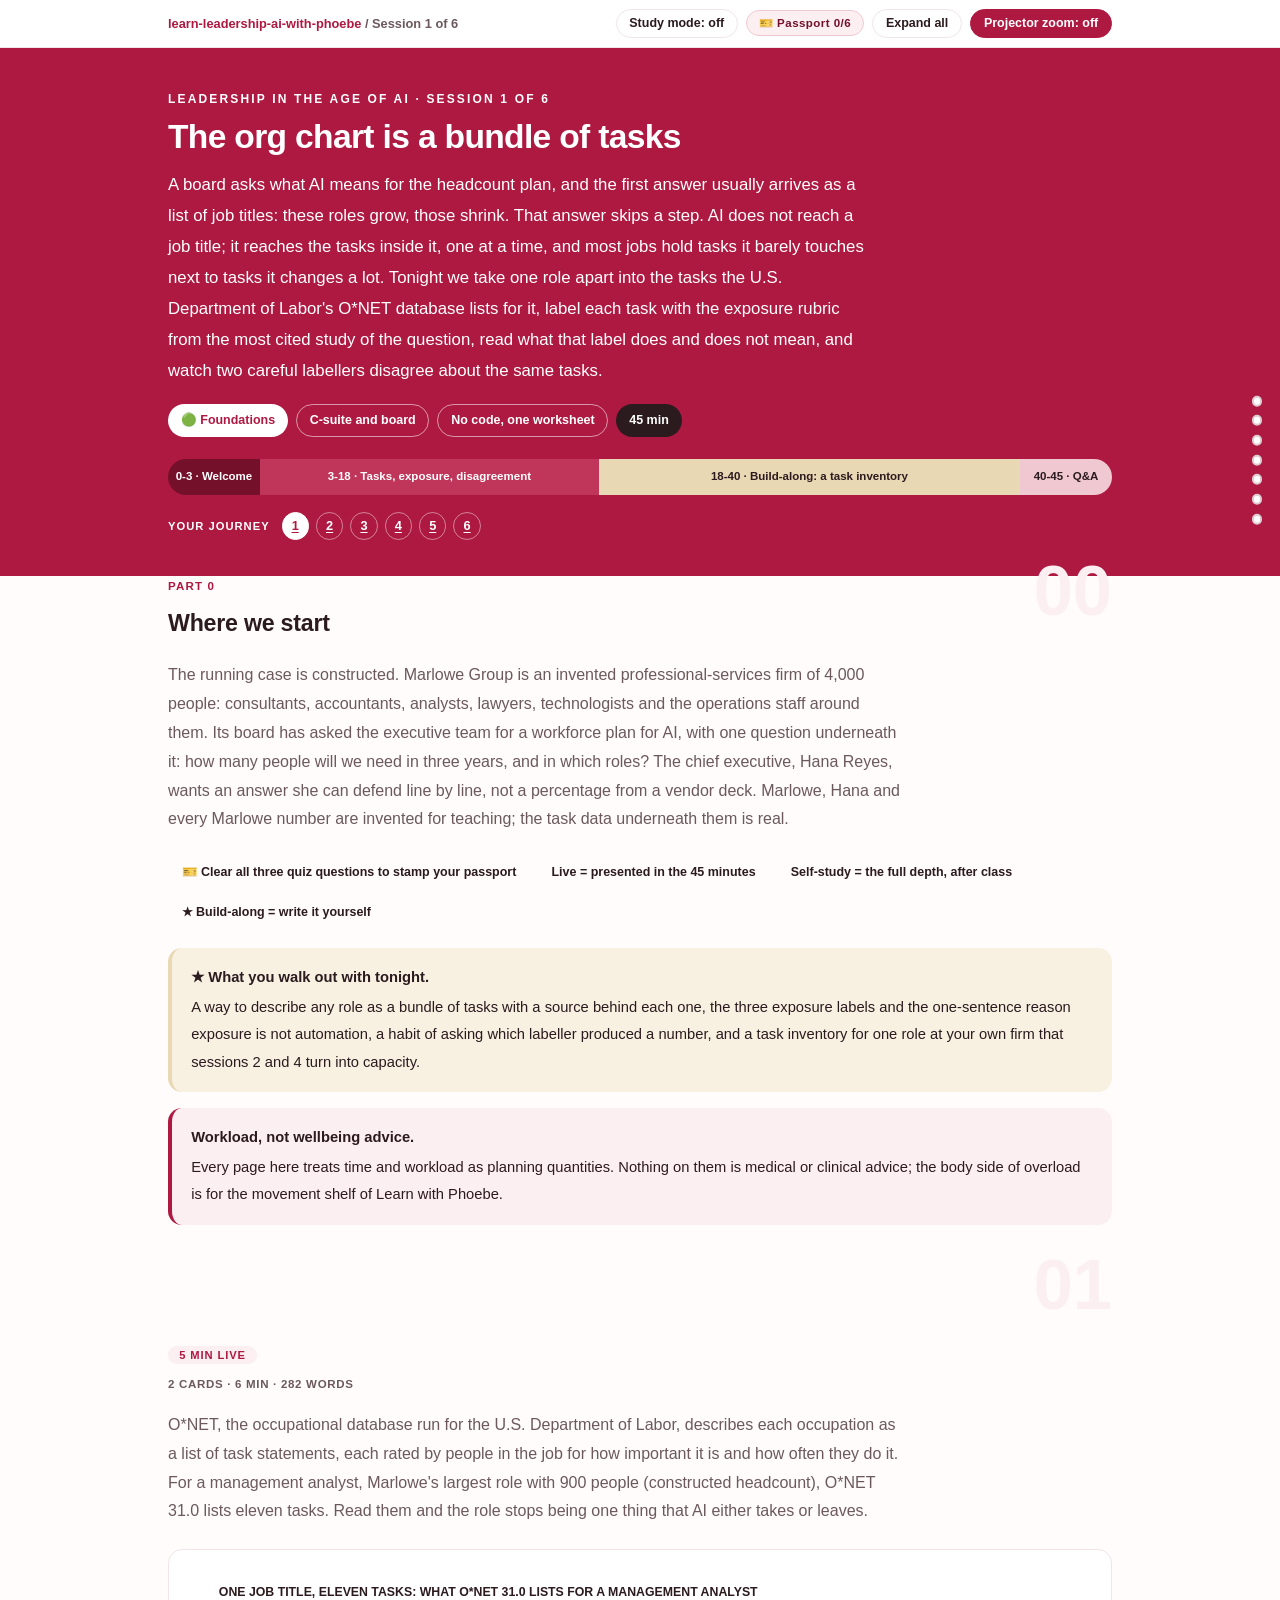
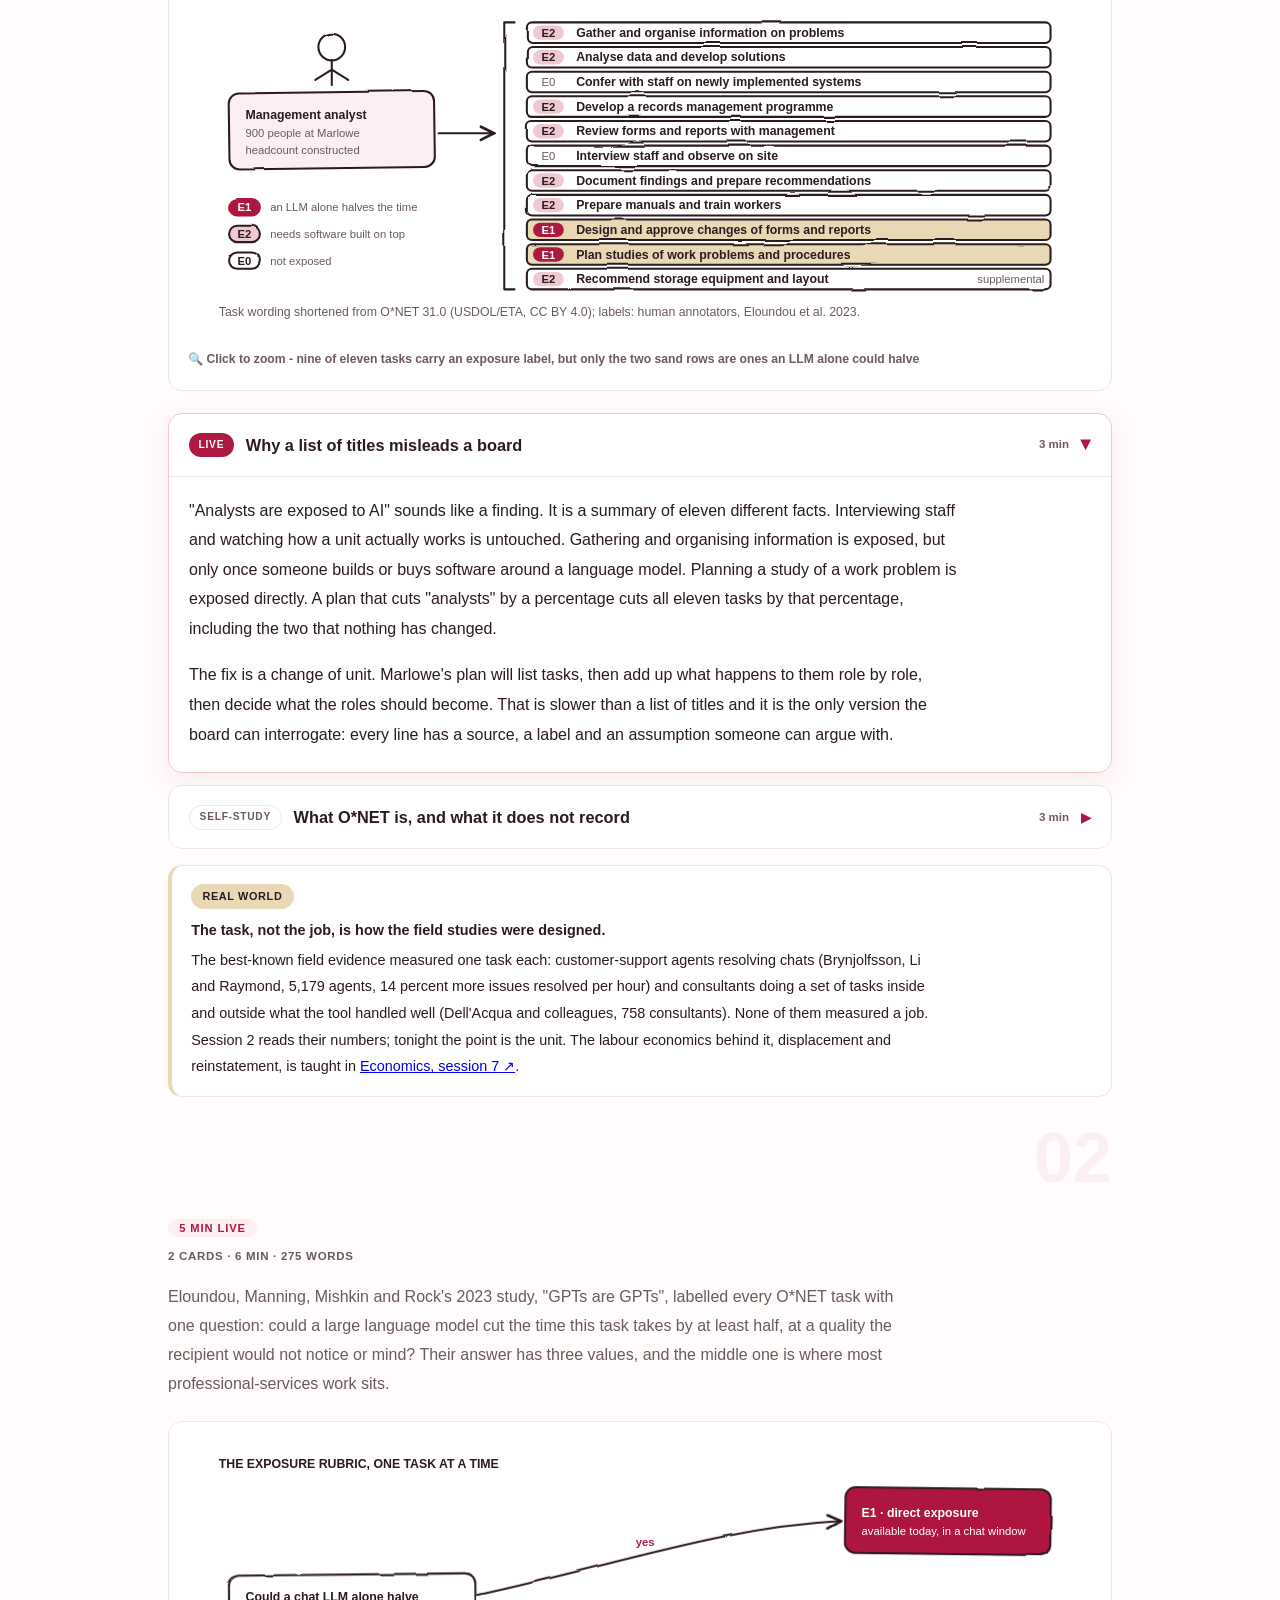
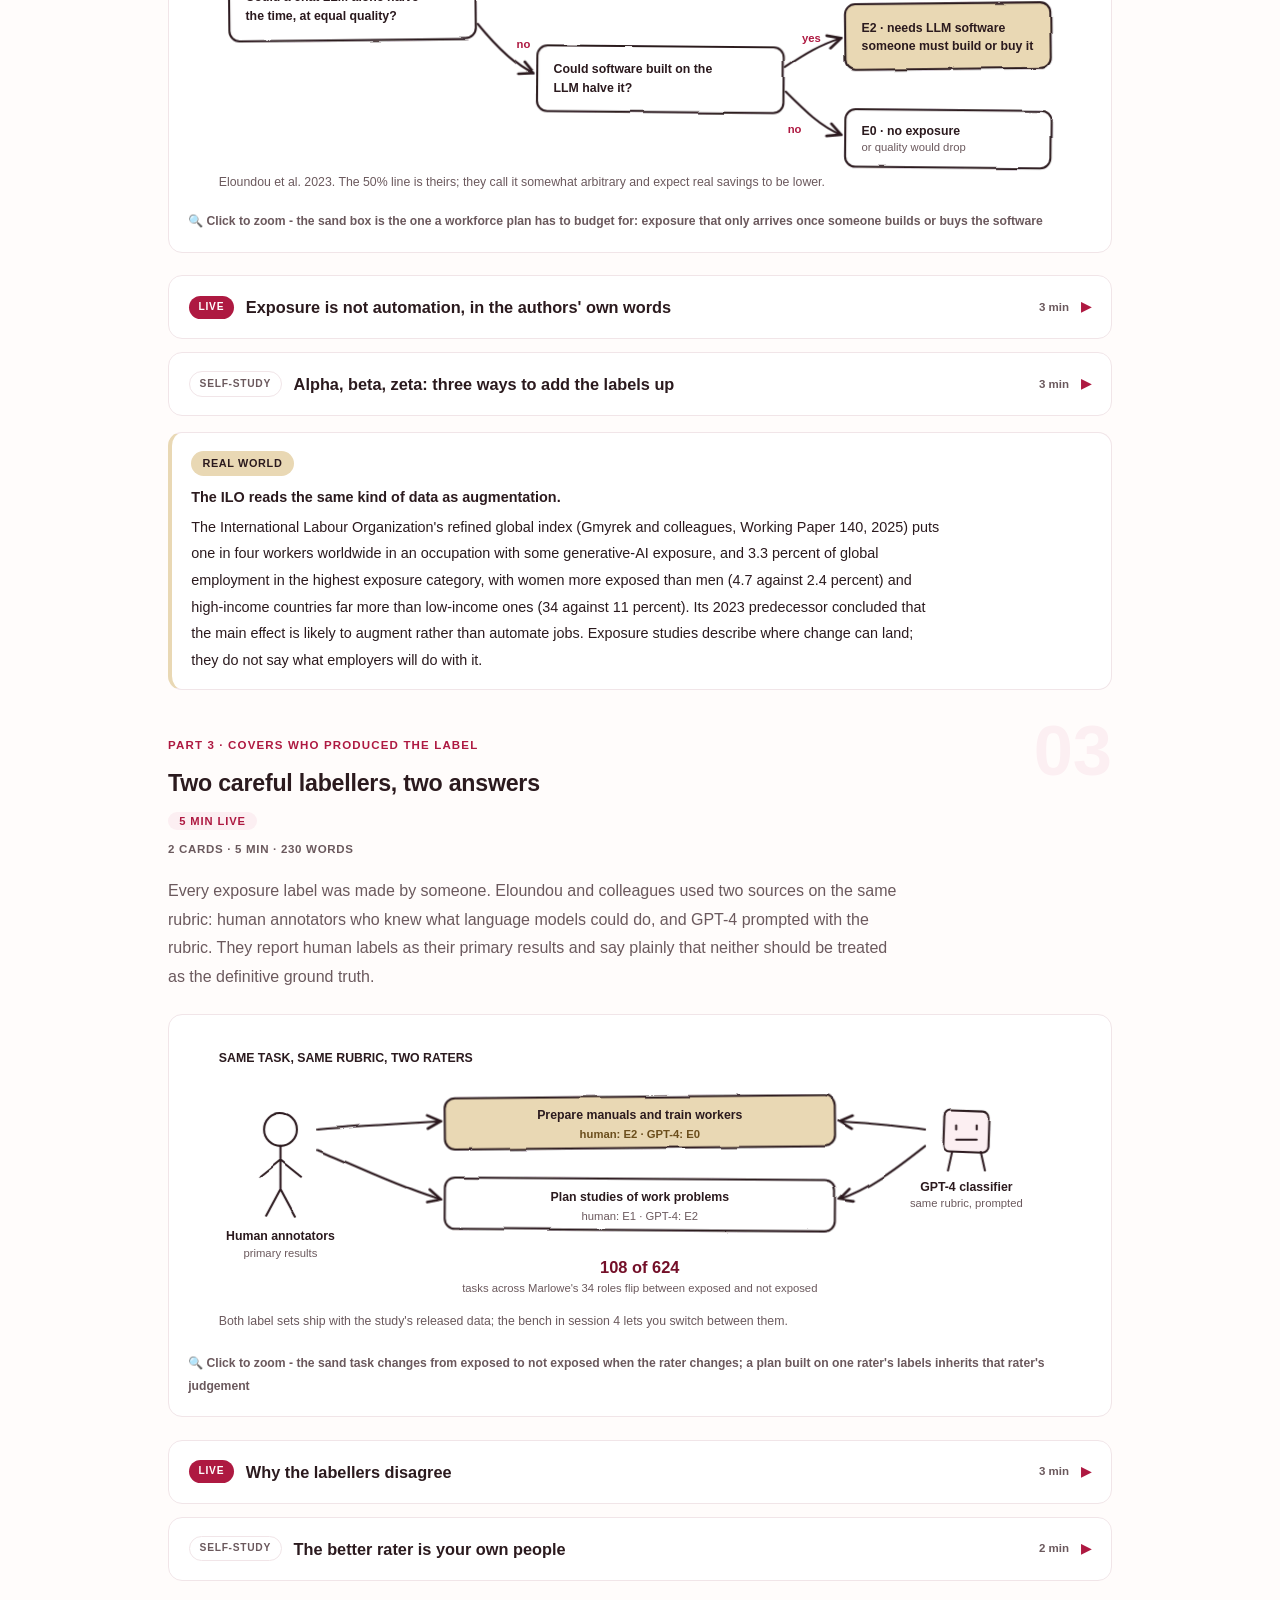
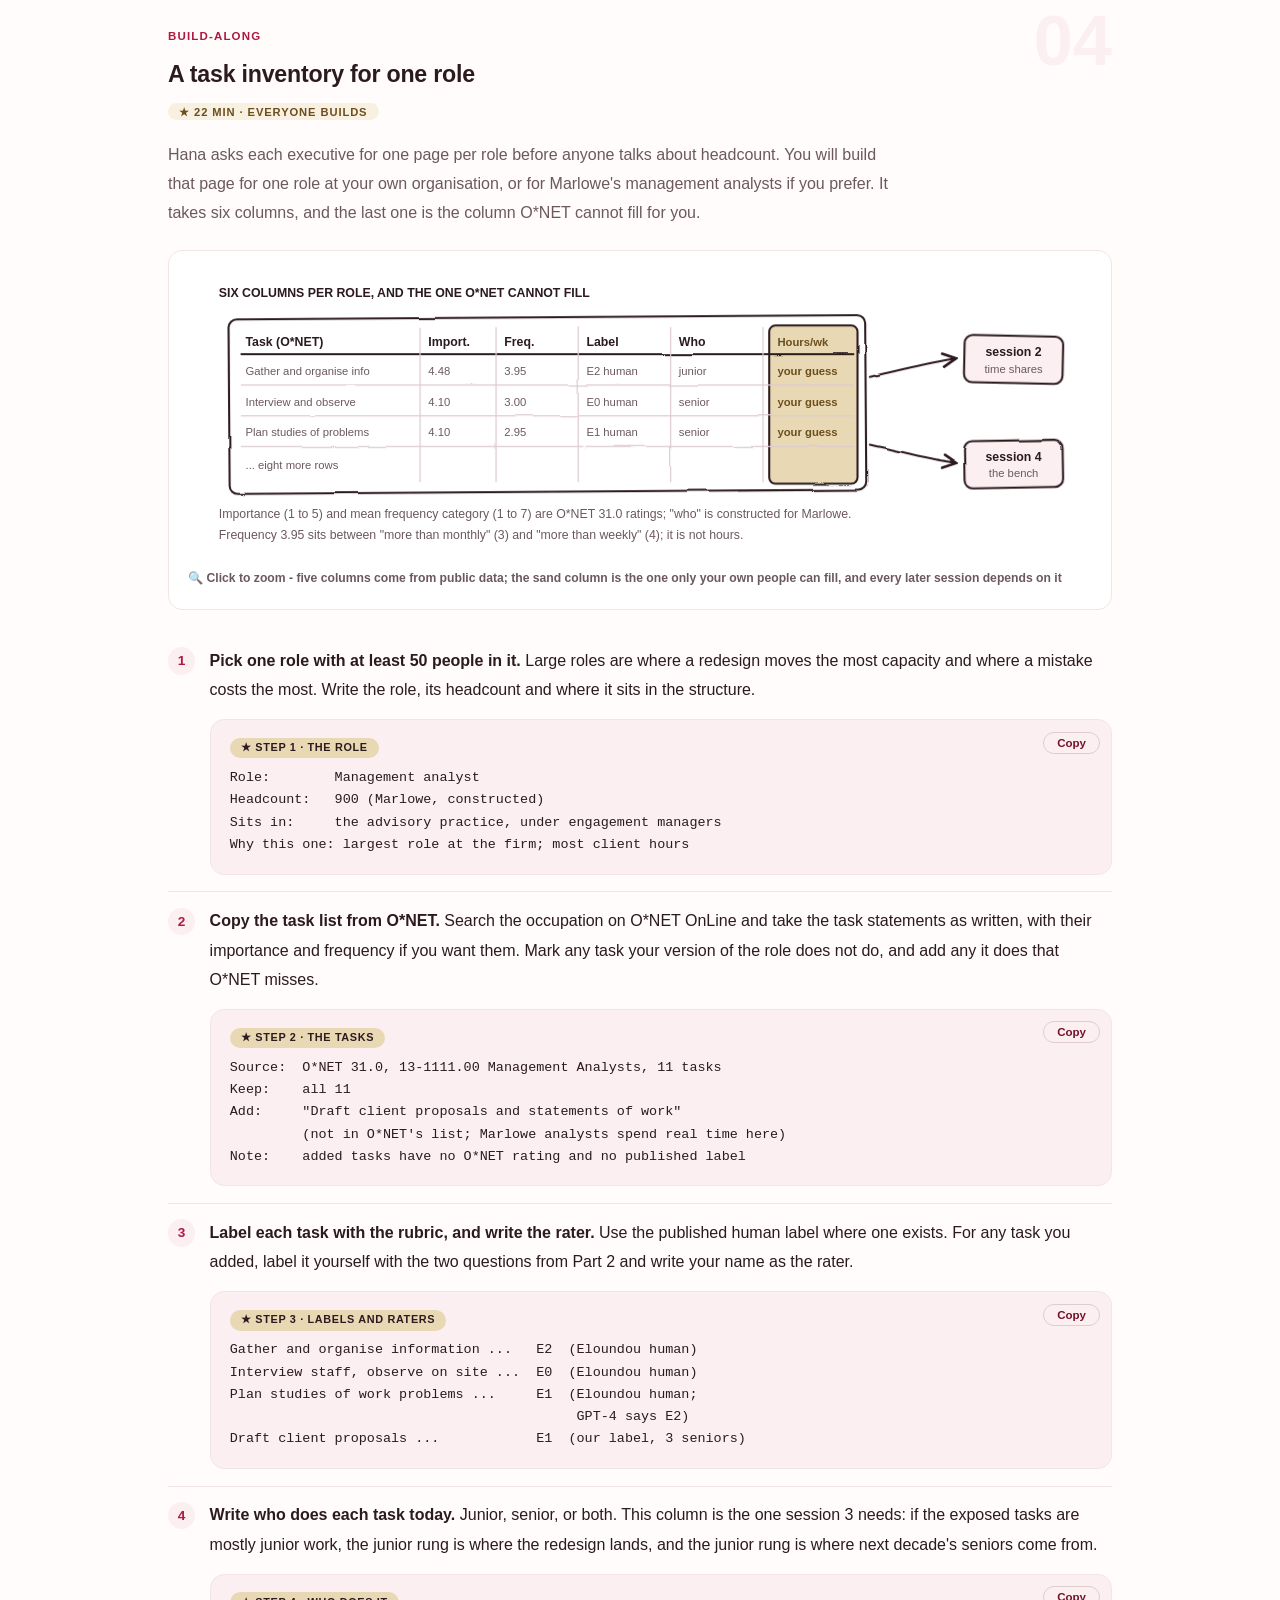
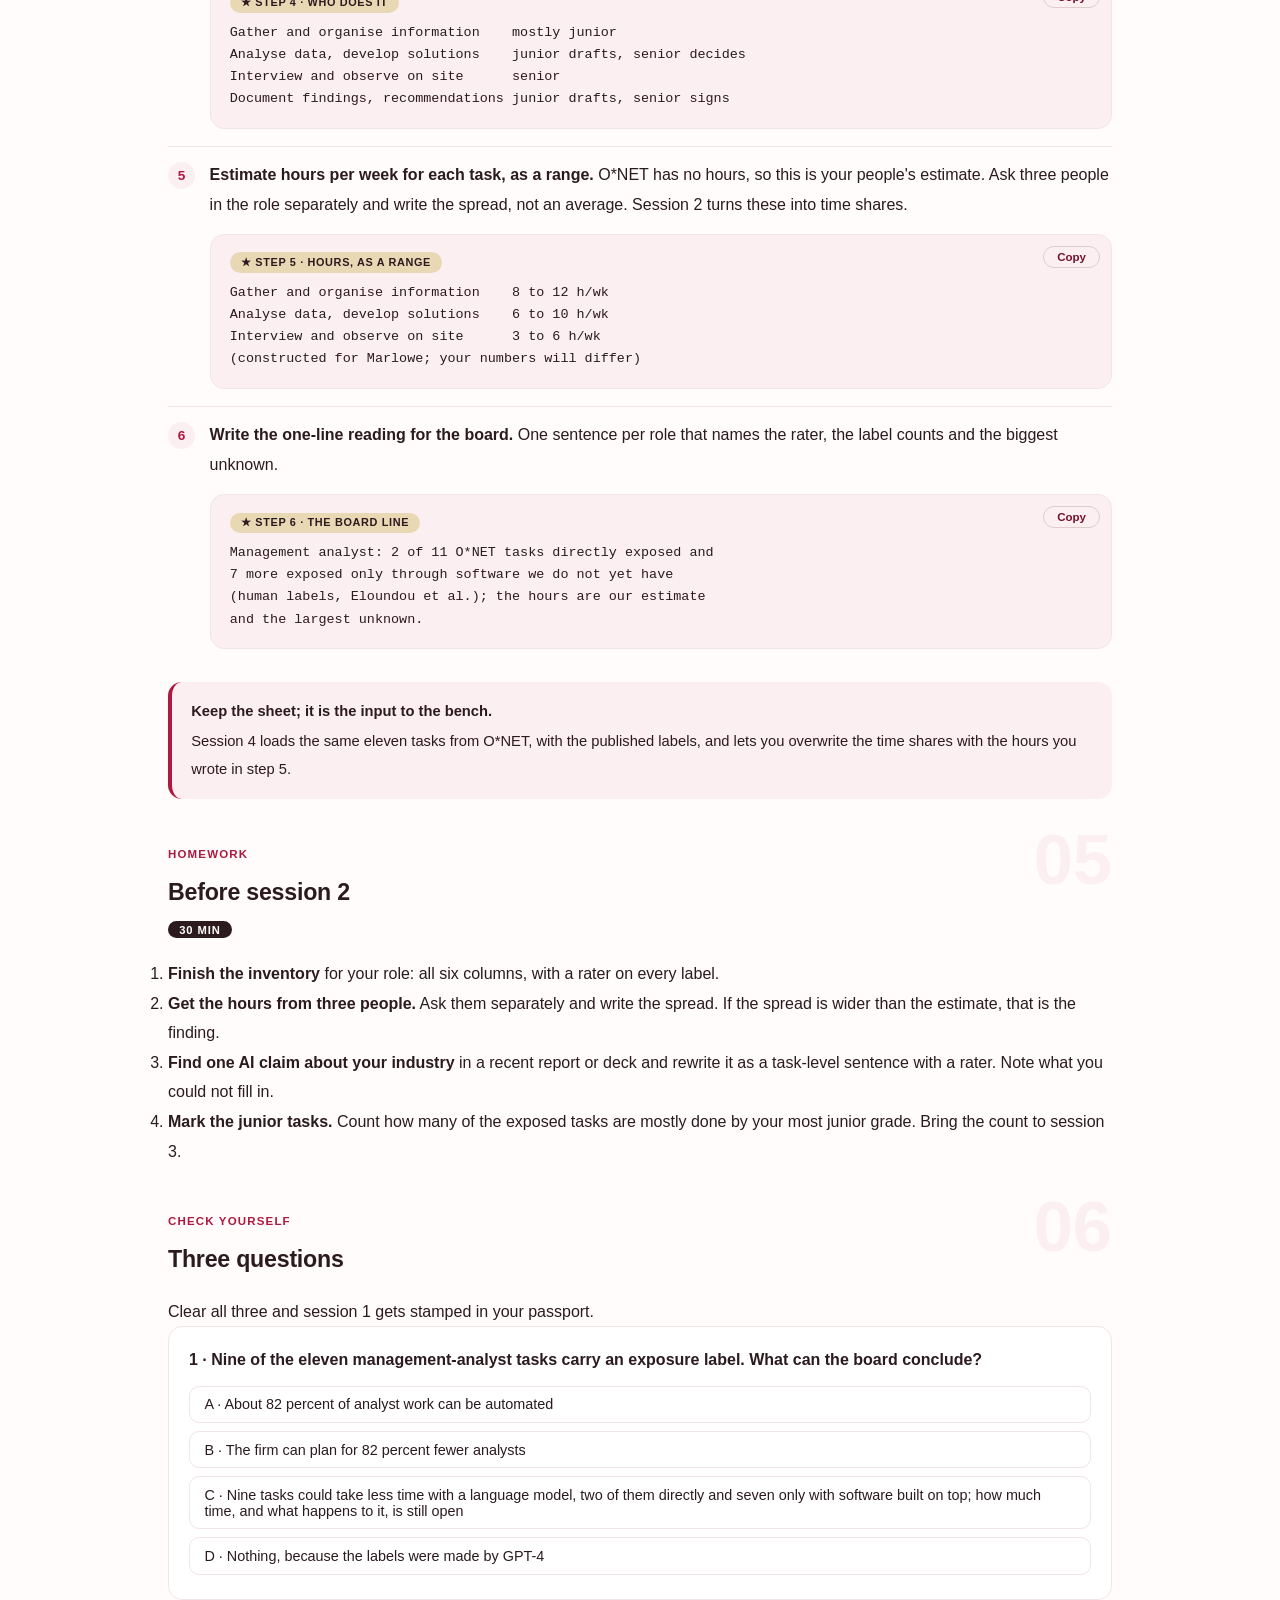
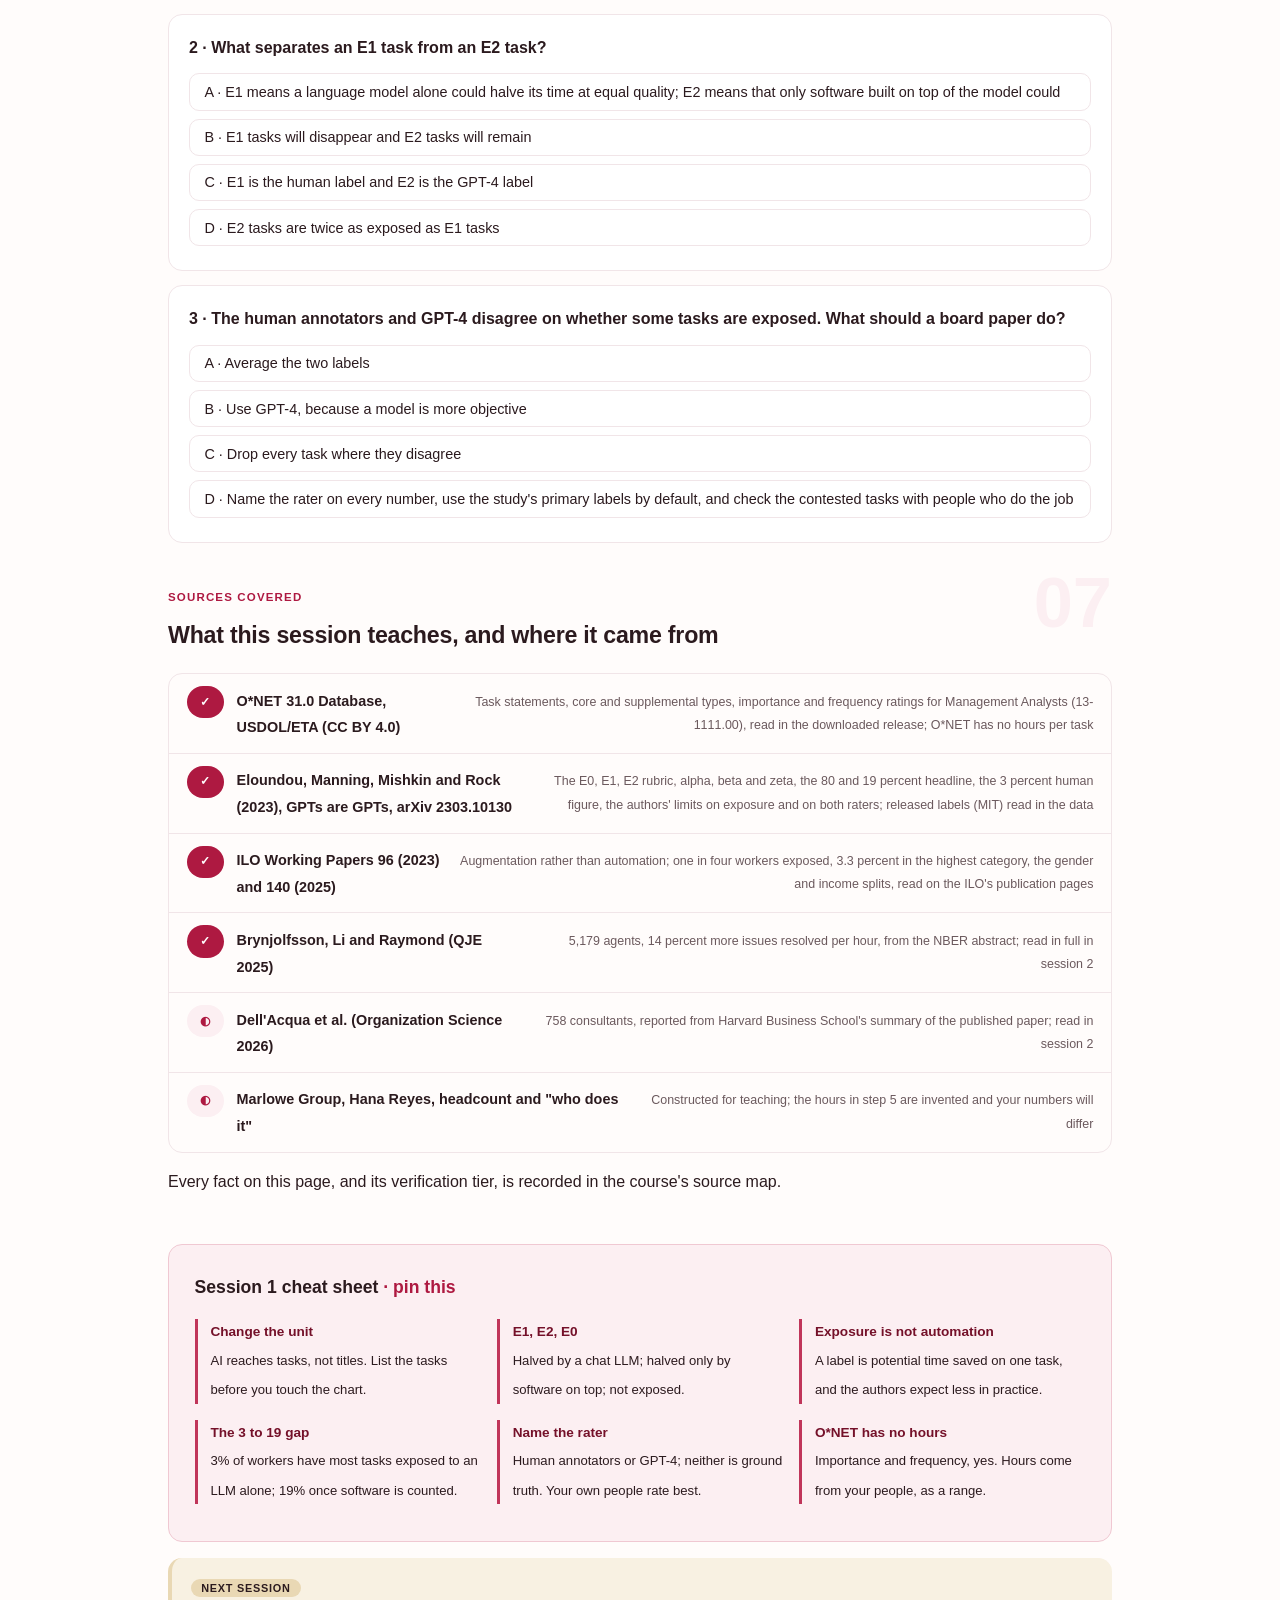
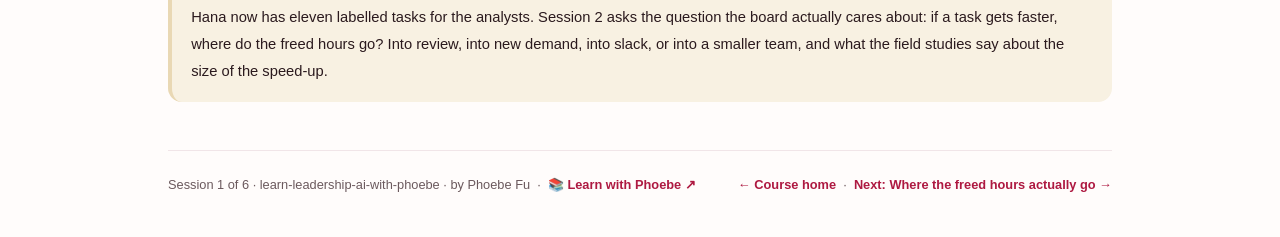
==== commit c2af3044: "Replace template cross marks with words The quiz wrong-answer label, the wipe widget headings and th" ====
--- a/courses/01-bundle-of-tasks.html
+++ b/courses/01-bundle-of-tasks.html
@@ -19,7 +19,7 @@
 <meta name="twitter:image" content="https://phoebefu6.github.io/learn-leadership-ai-with-phoebe/assets/og-cover.png">
 <!-- social:end -->
 <title>Session 1 · The org chart is a bundle of tasks - learn leadership ai with phoebe</title>
-<link rel="stylesheet" href="../assets/style.css?v=1">
+<link rel="stylesheet" href="../assets/style.css?v=2">
 </head>
 <body>
 
@@ -566,6 +566,6 @@
 
 </main>
 
-<script src="../assets/app.js?v=1"></script>
+<script src="../assets/app.js?v=2"></script>
 </body>
 </html>
--- a/assets/style.css
+++ b/assets/style.css
@@ -611,7 +611,7 @@
 .quiz-q .qopt.correct { background: var(--indigo); border-color: var(--indigo); color: #fff; font-weight: 600; }
 .quiz-q .qopt.correct::after { content: "  ✓"; }
 .quiz-q .qopt.wrong { background: #FEF2F2; border-color: #FCA5A5; color: #991B1B; animation: qshake .3s ease; }
-.quiz-q .qopt.wrong::after { content: "  ✗ try again"; font-size: .78rem; }
+.quiz-q .qopt.wrong::after { content: "  not this one, try again"; font-size: .78rem; }
 .quiz-q .qopt:disabled { cursor: default; }
 .quiz-q .qwhy {
   display: none;
